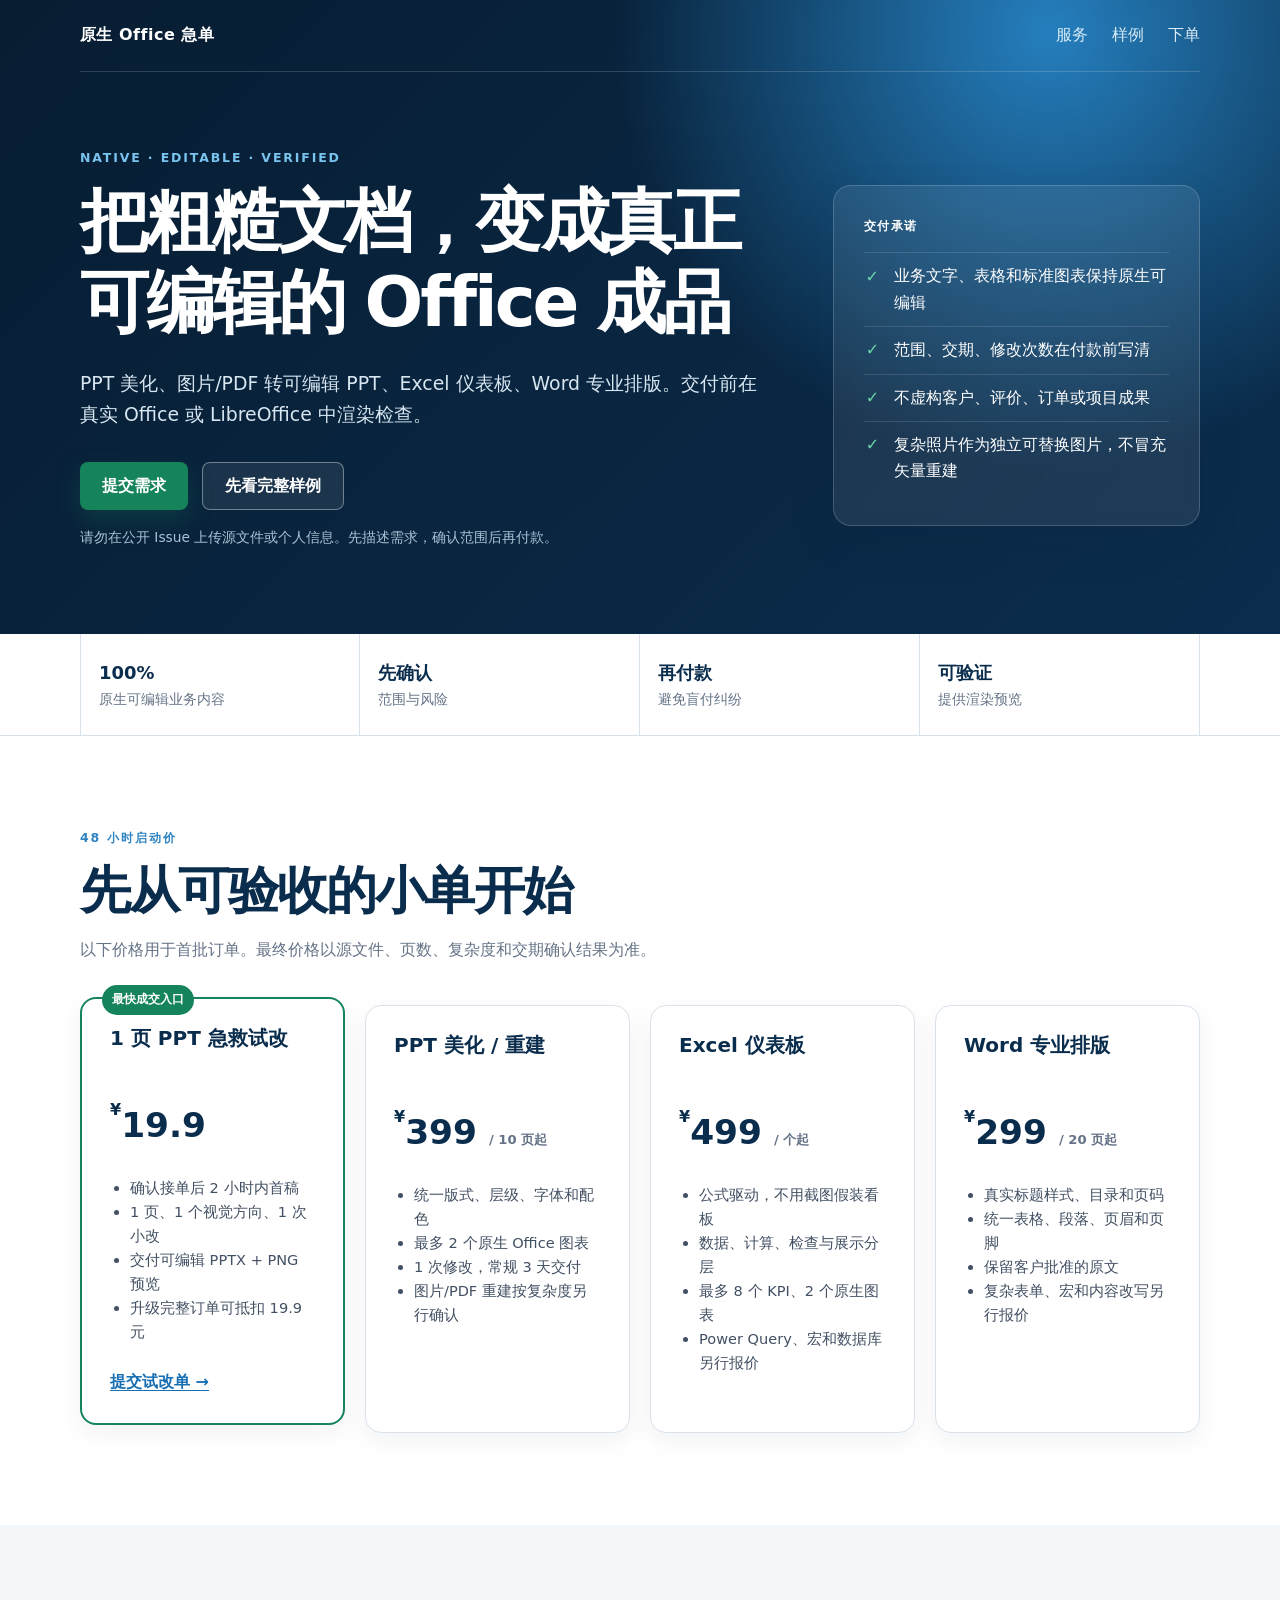
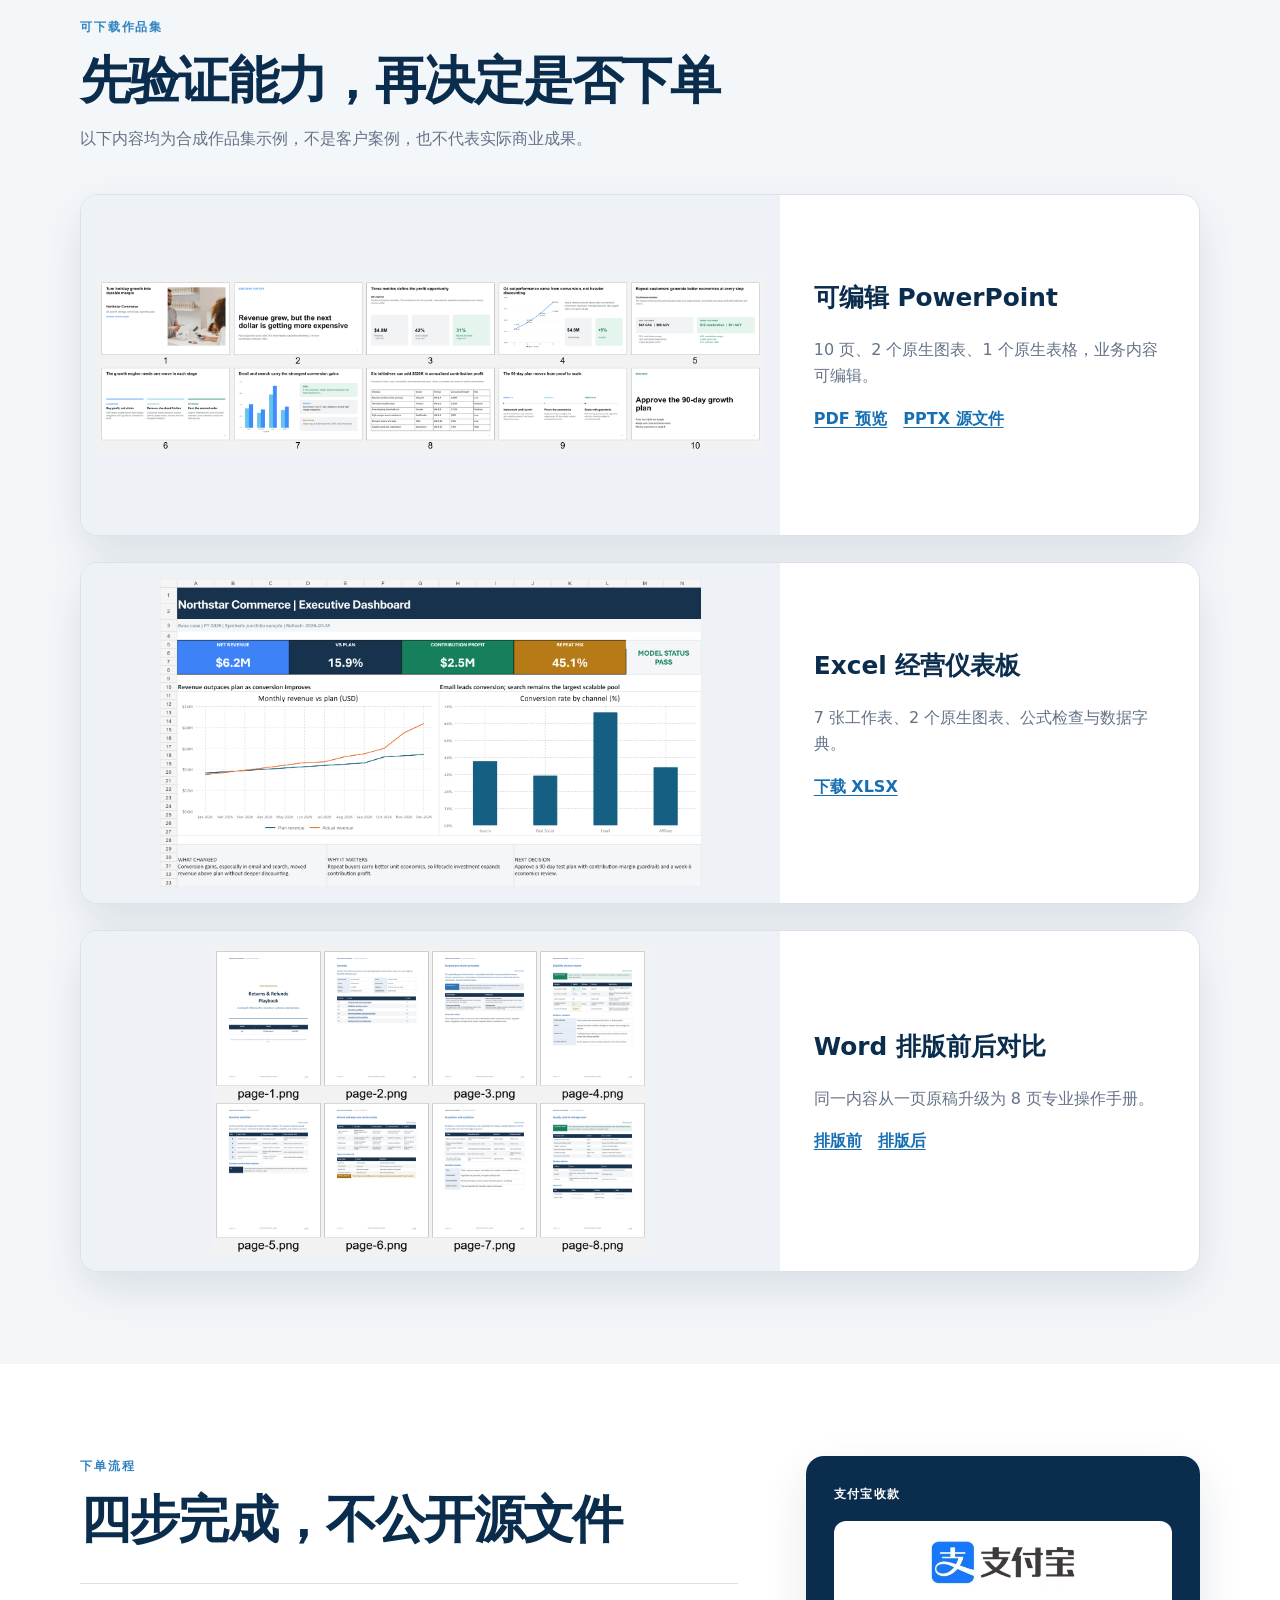
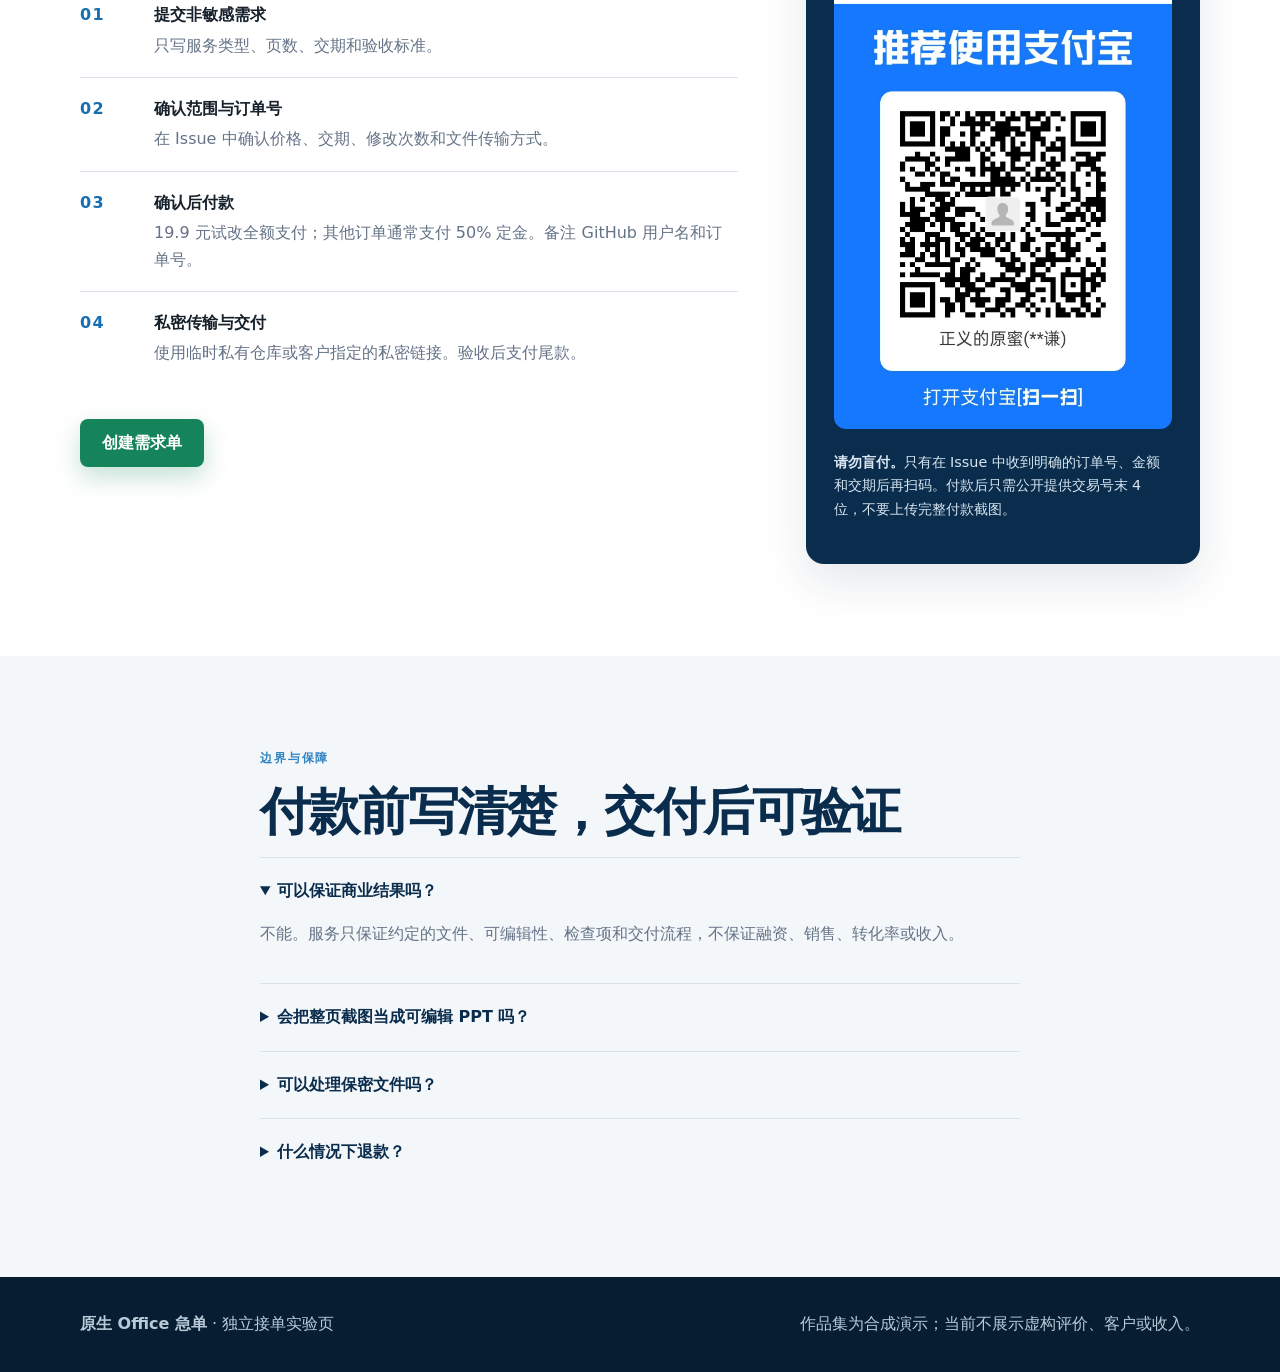
==== index.html @ 6b481141 "Launch editable Office services site" ====
<!doctype html>
<html lang="zh-CN">
<head>
  <meta charset="utf-8">
  <meta name="viewport" content="width=device-width, initial-scale=1">
  <link rel="icon" href="favicon.svg" type="image/svg+xml">
  <title>原生 Office 急单｜PPT、Excel、Word 可编辑交付</title>
  <meta name="description" content="PPT美化、图片/PDF转可编辑PPT、Excel仪表板、Word专业排版。先确认范围再付款，提供原生可编辑文件与真实Office渲染检查。">
  <meta name="theme-color" content="#0b2d4d">
  <meta property="og:title" content="原生 Office 急单｜可编辑交付">
  <meta property="og:description" content="先看样例、再确认范围、最后付款。PPT、Excel、Word 小单可接。">
  <meta property="og:type" content="website">
  <meta property="og:url" content="https://newhack-cpu.github.io/office-native-studio/">
  <meta property="og:image" content="https://newhack-cpu.github.io/office-native-studio/assets/ppt-portfolio.png">
  <link rel="stylesheet" href="styles.css">
</head>
<body>
  <header class="hero">
    <nav class="nav shell" aria-label="主导航">
      <a class="brand" href="#top">原生 Office 急单</a>
      <div class="nav-links">
        <a href="#services">服务</a>
        <a href="#proof">样例</a>
        <a href="#order">下单</a>
      </div>
    </nav>
    <div class="hero-grid shell" id="top">
      <div>
        <p class="eyebrow">NATIVE · EDITABLE · VERIFIED</p>
        <h1>把粗糙文档，变成真正可编辑的 Office 成品</h1>
        <p class="lede">PPT 美化、图片/PDF 转可编辑 PPT、Excel 仪表板、Word 专业排版。交付前在真实 Office 或 LibreOffice 中渲染检查。</p>
        <div class="hero-actions">
          <a class="button primary" href="https://github.com/newhack-cpu/office-native-studio/issues/new?template=order.yml">提交需求</a>
          <a class="button secondary" href="downloads/editable-ppt-sample.pdf">先看完整样例</a>
        </div>
        <p class="microcopy">请勿在公开 Issue 上传源文件或个人信息。先描述需求，确认范围后再付款。</p>
      </div>
      <aside class="hero-card" aria-label="交付承诺">
        <p class="card-kicker">交付承诺</p>
        <ul class="check-list">
          <li>业务文字、表格和标准图表保持原生可编辑</li>
          <li>范围、交期、修改次数在付款前写清</li>
          <li>不虚构客户、评价、订单或项目成果</li>
          <li>复杂照片作为独立可替换图片，不冒充矢量重建</li>
        </ul>
      </aside>
    </div>
  </header>

  <main>
    <section class="proof-strip" aria-label="服务特点">
      <div class="shell proof-grid">
        <div><strong>100%</strong><span>原生可编辑业务内容</span></div>
        <div><strong>先确认</strong><span>范围与风险</span></div>
        <div><strong>再付款</strong><span>避免盲付纠纷</span></div>
        <div><strong>可验证</strong><span>提供渲染预览</span></div>
      </div>
    </section>

    <section class="section shell" id="services">
      <div class="section-heading">
        <p class="eyebrow">48 小时启动价</p>
        <h2>先从可验收的小单开始</h2>
        <p>以下价格用于首批订单。最终价格以源文件、页数、复杂度和交期确认结果为准。</p>
      </div>
      <div class="service-grid">
        <article class="service-card featured">
          <span class="tag">最快成交入口</span>
          <h3>1 页 PPT 急救试改</h3>
          <p class="price"><span>¥</span>19.9</p>
          <ul>
            <li>确认接单后 2 小时内首稿</li>
            <li>1 页、1 个视觉方向、1 次小改</li>
            <li>交付可编辑 PPTX + PNG 预览</li>
            <li>升级完整订单可抵扣 19.9 元</li>
          </ul>
          <a class="text-link" href="https://github.com/newhack-cpu/office-native-studio/issues/new?template=order.yml">提交试改单 →</a>
        </article>
        <article class="service-card">
          <h3>PPT 美化 / 重建</h3>
          <p class="price"><span>¥</span>399 <small>/ 10 页起</small></p>
          <ul>
            <li>统一版式、层级、字体和配色</li>
            <li>最多 2 个原生 Office 图表</li>
            <li>1 次修改，常规 3 天交付</li>
            <li>图片/PDF 重建按复杂度另行确认</li>
          </ul>
        </article>
        <article class="service-card">
          <h3>Excel 仪表板</h3>
          <p class="price"><span>¥</span>499 <small>/ 个起</small></p>
          <ul>
            <li>公式驱动，不用截图假装看板</li>
            <li>数据、计算、检查与展示分层</li>
            <li>最多 8 个 KPI、2 个原生图表</li>
            <li>Power Query、宏和数据库另行报价</li>
          </ul>
        </article>
        <article class="service-card">
          <h3>Word 专业排版</h3>
          <p class="price"><span>¥</span>299 <small>/ 20 页起</small></p>
          <ul>
            <li>真实标题样式、目录和页码</li>
            <li>统一表格、段落、页眉和页脚</li>
            <li>保留客户批准的原文</li>
            <li>复杂表单、宏和内容改写另行报价</li>
          </ul>
        </article>
      </div>
    </section>

    <section class="section muted" id="proof">
      <div class="shell">
        <div class="section-heading">
          <p class="eyebrow">可下载作品集</p>
          <h2>先验证能力，再决定是否下单</h2>
          <p>以下内容均为合成作品集示例，不是客户案例，也不代表实际商业成果。</p>
        </div>
        <div class="portfolio-grid">
          <article class="portfolio-card">
            <img src="assets/ppt-portfolio.png" alt="十页可编辑商业策略PPT缩略总览">
            <div>
              <h3>可编辑 PowerPoint</h3>
              <p>10 页、2 个原生图表、1 个原生表格，业务内容可编辑。</p>
              <p class="link-row"><a href="downloads/editable-ppt-sample.pdf">PDF 预览</a><a href="downloads/editable-ppt-sample.pptx">PPTX 源文件</a></p>
            </div>
          </article>
          <article class="portfolio-card">
            <img src="assets/excel-dashboard.png" alt="公式驱动Excel经营仪表板预览">
            <div>
              <h3>Excel 经营仪表板</h3>
              <p>7 张工作表、2 个原生图表、公式检查与数据字典。</p>
              <p class="link-row"><a href="downloads/excel-dashboard-sample.xlsx">下载 XLSX</a></p>
            </div>
          </article>
          <article class="portfolio-card">
            <img src="assets/word-portfolio.png" alt="八页专业Word操作手册缩略总览">
            <div>
              <h3>Word 排版前后对比</h3>
              <p>同一内容从一页原稿升级为 8 页专业操作手册。</p>
              <p class="link-row"><a href="downloads/word-before.pdf">排版前</a><a href="downloads/word-after.pdf">排版后</a></p>
            </div>
          </article>
        </div>
      </div>
    </section>

    <section class="section shell" id="order">
      <div class="order-grid">
        <div>
          <p class="eyebrow">下单流程</p>
          <h2>四步完成，不公开源文件</h2>
          <ol class="steps">
            <li><span>01</span><div><strong>提交非敏感需求</strong><p>只写服务类型、页数、交期和验收标准。</p></div></li>
            <li><span>02</span><div><strong>确认范围与订单号</strong><p>在 Issue 中确认价格、交期、修改次数和文件传输方式。</p></div></li>
            <li><span>03</span><div><strong>确认后付款</strong><p>19.9 元试改全额支付；其他订单通常支付 50% 定金。备注 GitHub 用户名和订单号。</p></div></li>
            <li><span>04</span><div><strong>私密传输与交付</strong><p>使用临时私有仓库或客户指定的私密链接。验收后支付尾款。</p></div></li>
          </ol>
          <a class="button primary" href="https://github.com/newhack-cpu/office-native-studio/issues/new?template=order.yml">创建需求单</a>
        </div>
        <aside class="payment-card">
          <p class="card-kicker">支付宝收款</p>
          <img src="assets/alipay-qr.jpg" alt="支付宝个人收款二维码，确认范围后扫码付款">
          <p><strong>请勿盲付。</strong>只有在 Issue 中收到明确的订单号、金额和交期后再扫码。付款后只需公开提供交易号末 4 位，不要上传完整付款截图。</p>
        </aside>
      </div>
    </section>

    <section class="section faq muted">
      <div class="shell narrow">
        <p class="eyebrow">边界与保障</p>
        <h2>付款前写清楚，交付后可验证</h2>
        <details open><summary>可以保证商业结果吗？</summary><p>不能。服务只保证约定的文件、可编辑性、检查项和交付流程，不保证融资、销售、转化率或收入。</p></details>
        <details><summary>会把整页截图当成可编辑 PPT 吗？</summary><p>不会。业务文字、表格和标准图表会重建为原生对象；照片等复杂视觉保留为独立可替换图片。</p></details>
        <details><summary>可以处理保密文件吗？</summary><p>可以在确认范围后使用临时私有仓库或客户指定的私密传输方式。请先删除不必要的身份证号、账户、客户名单等敏感字段。</p></details>
        <details><summary>什么情况下退款？</summary><p>未确认范围前不付款。付款后尚未开始制作可全额退回；已经开始的订单按已完成且可交付的工作量结算，具体规则在订单确认中写明。</p></details>
      </div>
    </section>
  </main>

  <footer class="footer">
    <div class="shell">
      <p><strong>原生 Office 急单</strong> · 独立接单实验页</p>
      <p>作品集为合成演示；当前不展示虚构评价、客户或收入。</p>
    </div>
  </footer>
</body>
</html>
---- styles.css ----
:root {
  --navy: #0b2d4d;
  --blue: #176fb3;
  --green: #16845b;
  --amber: #b87700;
  --ink: #17212b;
  --muted: #657387;
  --line: #d9e2eb;
  --pale: #f4f7fa;
  --white: #ffffff;
  --shadow: 0 18px 45px rgba(8, 37, 63, .11);
  font-family: Inter, "Noto Sans SC", "Microsoft YaHei", system-ui, sans-serif;
  color: var(--ink);
  background: var(--white);
}

* { box-sizing: border-box; }
html { scroll-behavior: smooth; }
body { margin: 0; line-height: 1.65; }
a { color: var(--blue); text-decoration-thickness: 1px; text-underline-offset: 3px; }
img { max-width: 100%; display: block; }
.shell { width: min(1120px, calc(100% - 40px)); margin: 0 auto; }
.narrow { width: min(760px, calc(100% - 40px)); }

.hero { color: var(--white); background: radial-gradient(circle at 82% 5%, #257fbe 0, transparent 36%), linear-gradient(135deg, #071d32, var(--navy)); padding-bottom: 72px; }
.nav { min-height: 72px; display: flex; align-items: center; justify-content: space-between; border-bottom: 1px solid rgba(255,255,255,.16); }
.brand { color: var(--white); font-weight: 800; text-decoration: none; letter-spacing: .03em; }
.nav-links { display: flex; gap: 24px; }
.nav-links a { color: #d9ebf7; text-decoration: none; }
.hero-grid { display: grid; grid-template-columns: 1.5fr .8fr; gap: 64px; align-items: center; padding-top: 76px; }
.eyebrow { margin: 0 0 12px; color: #2e83c0; font-size: .78rem; font-weight: 800; letter-spacing: .15em; text-transform: uppercase; }
.hero .eyebrow { color: #79c3ef; }
h1, h2, h3 { line-height: 1.18; margin-top: 0; color: var(--navy); }
.hero h1 { max-width: 760px; color: var(--white); font-size: clamp(2.35rem, 5.4vw, 4.65rem); letter-spacing: -.045em; margin-bottom: 24px; }
.lede { max-width: 720px; color: #d7e6f1; font-size: 1.18rem; }
.hero-actions { display: flex; flex-wrap: wrap; gap: 14px; margin-top: 32px; }
.button { display: inline-flex; align-items: center; justify-content: center; min-height: 48px; padding: 0 22px; border-radius: 8px; font-weight: 800; text-decoration: none; transition: transform .15s ease, box-shadow .15s ease; }
.button:hover { transform: translateY(-2px); }
.button.primary { color: var(--white); background: var(--green); box-shadow: 0 10px 24px rgba(22,132,91,.25); }
.button.secondary { color: var(--white); border: 1px solid rgba(255,255,255,.38); background: rgba(255,255,255,.08); }
.microcopy { margin-top: 16px; color: #a9c2d4; font-size: .86rem; }
.hero-card { padding: 30px; border: 1px solid rgba(255,255,255,.18); background: rgba(255,255,255,.08); backdrop-filter: blur(8px); border-radius: 18px; box-shadow: var(--shadow); }
.card-kicker { margin: 0 0 16px; font-size: .78rem; font-weight: 800; letter-spacing: .12em; text-transform: uppercase; }
.check-list { list-style: none; padding: 0; margin: 0; }
.check-list li { position: relative; padding: 10px 0 10px 30px; border-top: 1px solid rgba(255,255,255,.13); }
.check-list li::before { content: "✓"; position: absolute; left: 2px; color: #69d8a8; font-weight: 900; }

.proof-strip { border-bottom: 1px solid var(--line); background: var(--white); }
.proof-grid { display: grid; grid-template-columns: repeat(4, 1fr); }
.proof-grid div { padding: 24px 18px; border-right: 1px solid var(--line); }
.proof-grid div:first-child { border-left: 1px solid var(--line); }
.proof-grid strong, .proof-grid span { display: block; }
.proof-grid strong { color: var(--navy); font-size: 1.12rem; }
.proof-grid span { color: var(--muted); font-size: .86rem; }

.section { padding: 92px 0; }
.section.muted { width: 100%; max-width: none; background: var(--pale); }
.section-heading { max-width: 700px; margin-bottom: 42px; }
.section-heading h2, .order-grid h2, .faq h2 { font-size: clamp(2rem, 4vw, 3.25rem); letter-spacing: -.035em; margin-bottom: 16px; }
.section-heading > p:last-child { color: var(--muted); }
.service-grid { display: grid; grid-template-columns: repeat(4, 1fr); gap: 20px; align-items: stretch; }
.service-card { position: relative; padding: 28px; border: 1px solid var(--line); border-radius: 16px; background: var(--white); box-shadow: 0 8px 24px rgba(8,37,63,.06); }
.service-card.featured { border: 2px solid var(--green); transform: translateY(-8px); }
.tag { position: absolute; top: -14px; left: 20px; padding: 5px 10px; border-radius: 999px; color: var(--white); background: var(--green); font-size: .75rem; font-weight: 800; }
.service-card h3 { min-height: 50px; font-size: 1.25rem; }
.price { margin: 12px 0 22px; color: var(--navy); font-size: 2.15rem; font-weight: 900; }
.price span { font-size: 1rem; vertical-align: top; }
.price small { font-size: .82rem; color: var(--muted); font-weight: 600; }
.service-card ul { padding-left: 20px; color: #425063; font-size: .91rem; }
.text-link { display: inline-block; margin-top: 10px; font-weight: 800; }

.portfolio-grid { display: grid; gap: 26px; }
.portfolio-card { display: grid; grid-template-columns: 1.25fr .75fr; overflow: hidden; border: 1px solid var(--line); border-radius: 18px; background: var(--white); box-shadow: var(--shadow); }
.portfolio-card > img { width: 100%; height: 340px; object-fit: contain; padding: 16px; background: #eef2f6; }
.portfolio-card > div { padding: 34px; align-self: center; }
.portfolio-card h3 { font-size: 1.55rem; }
.portfolio-card p { color: var(--muted); }
.link-row { display: flex; flex-wrap: wrap; gap: 16px; }
.link-row a { font-weight: 800; }

.order-grid { display: grid; grid-template-columns: 1.25fr .75fr; gap: 68px; align-items: start; }
.steps { list-style: none; padding: 0; margin: 34px 0; counter-reset: item; }
.steps li { display: grid; grid-template-columns: 58px 1fr; gap: 16px; padding: 18px 0; border-top: 1px solid var(--line); }
.steps li > span { color: var(--blue); font-weight: 900; letter-spacing: .08em; }
.steps p { margin: 4px 0 0; color: var(--muted); }
.payment-card { padding: 28px; border-radius: 18px; color: var(--white); background: var(--navy); box-shadow: var(--shadow); }
.payment-card img { width: min(100%, 420px); margin: 0 auto 22px; border-radius: 12px; }
.payment-card p:last-child { color: #d7e6f1; font-size: .9rem; }

.faq details { border-top: 1px solid var(--line); padding: 20px 0; }
.faq summary { cursor: pointer; color: var(--navy); font-weight: 800; }
.faq details p { color: var(--muted); }
.footer { padding: 34px 0; color: #b8cad8; background: #071d32; }
.footer .shell { display: flex; justify-content: space-between; gap: 30px; }
.footer p { margin: 0; }

@media (max-width: 920px) {
  .hero-grid, .order-grid { grid-template-columns: 1fr; }
  .service-grid { grid-template-columns: repeat(2, 1fr); }
  .portfolio-card { grid-template-columns: 1fr; }
  .portfolio-card > img { height: 300px; }
}

@media (max-width: 600px) {
  .shell, .narrow { width: min(100% - 28px, 1120px); }
  .nav-links { gap: 12px; font-size: .88rem; }
  .hero-grid { padding-top: 52px; gap: 38px; }
  .hero h1 { font-size: 2.45rem; }
  .proof-grid { grid-template-columns: repeat(2, 1fr); }
  .service-grid { grid-template-columns: 1fr; }
  .service-card.featured { transform: none; }
  .section { padding: 68px 0; }
  .portfolio-card > img { height: 230px; }
  .portfolio-card > div { padding: 26px; }
  .footer .shell { flex-direction: column; }
}
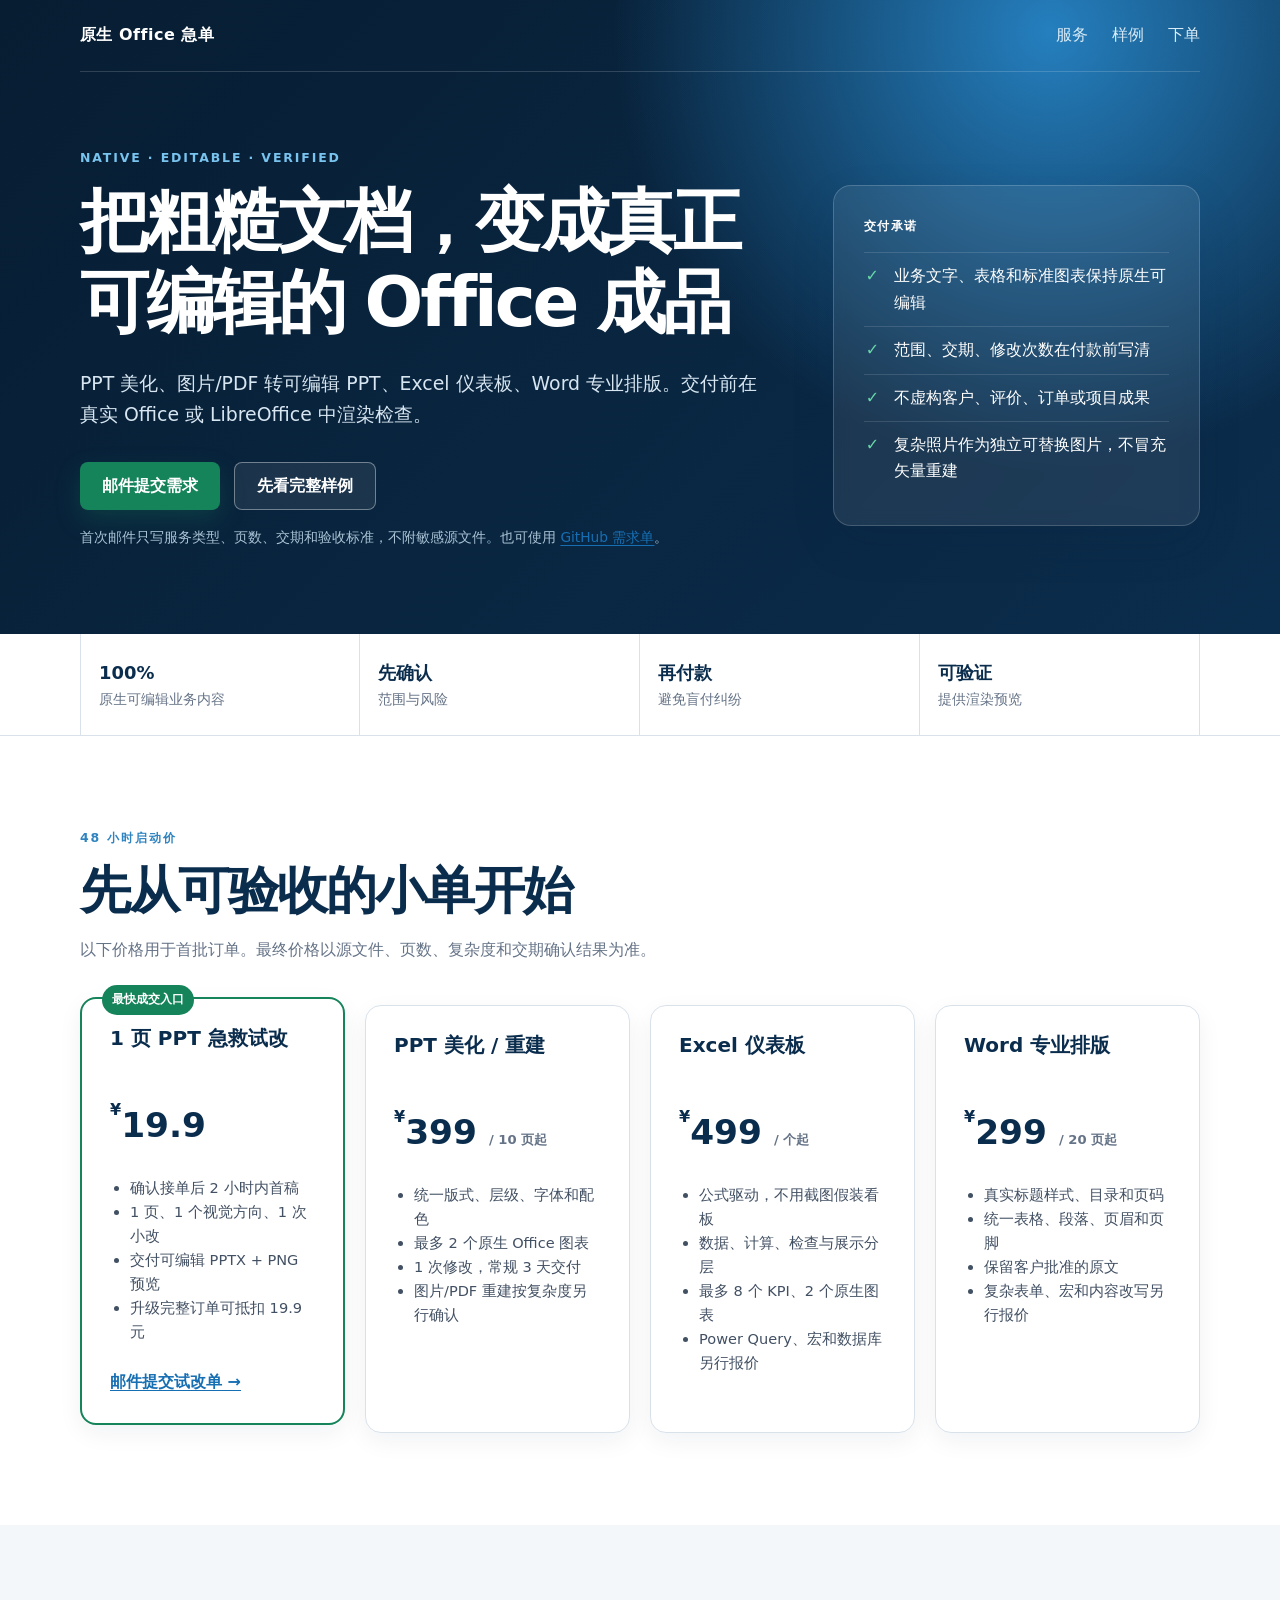
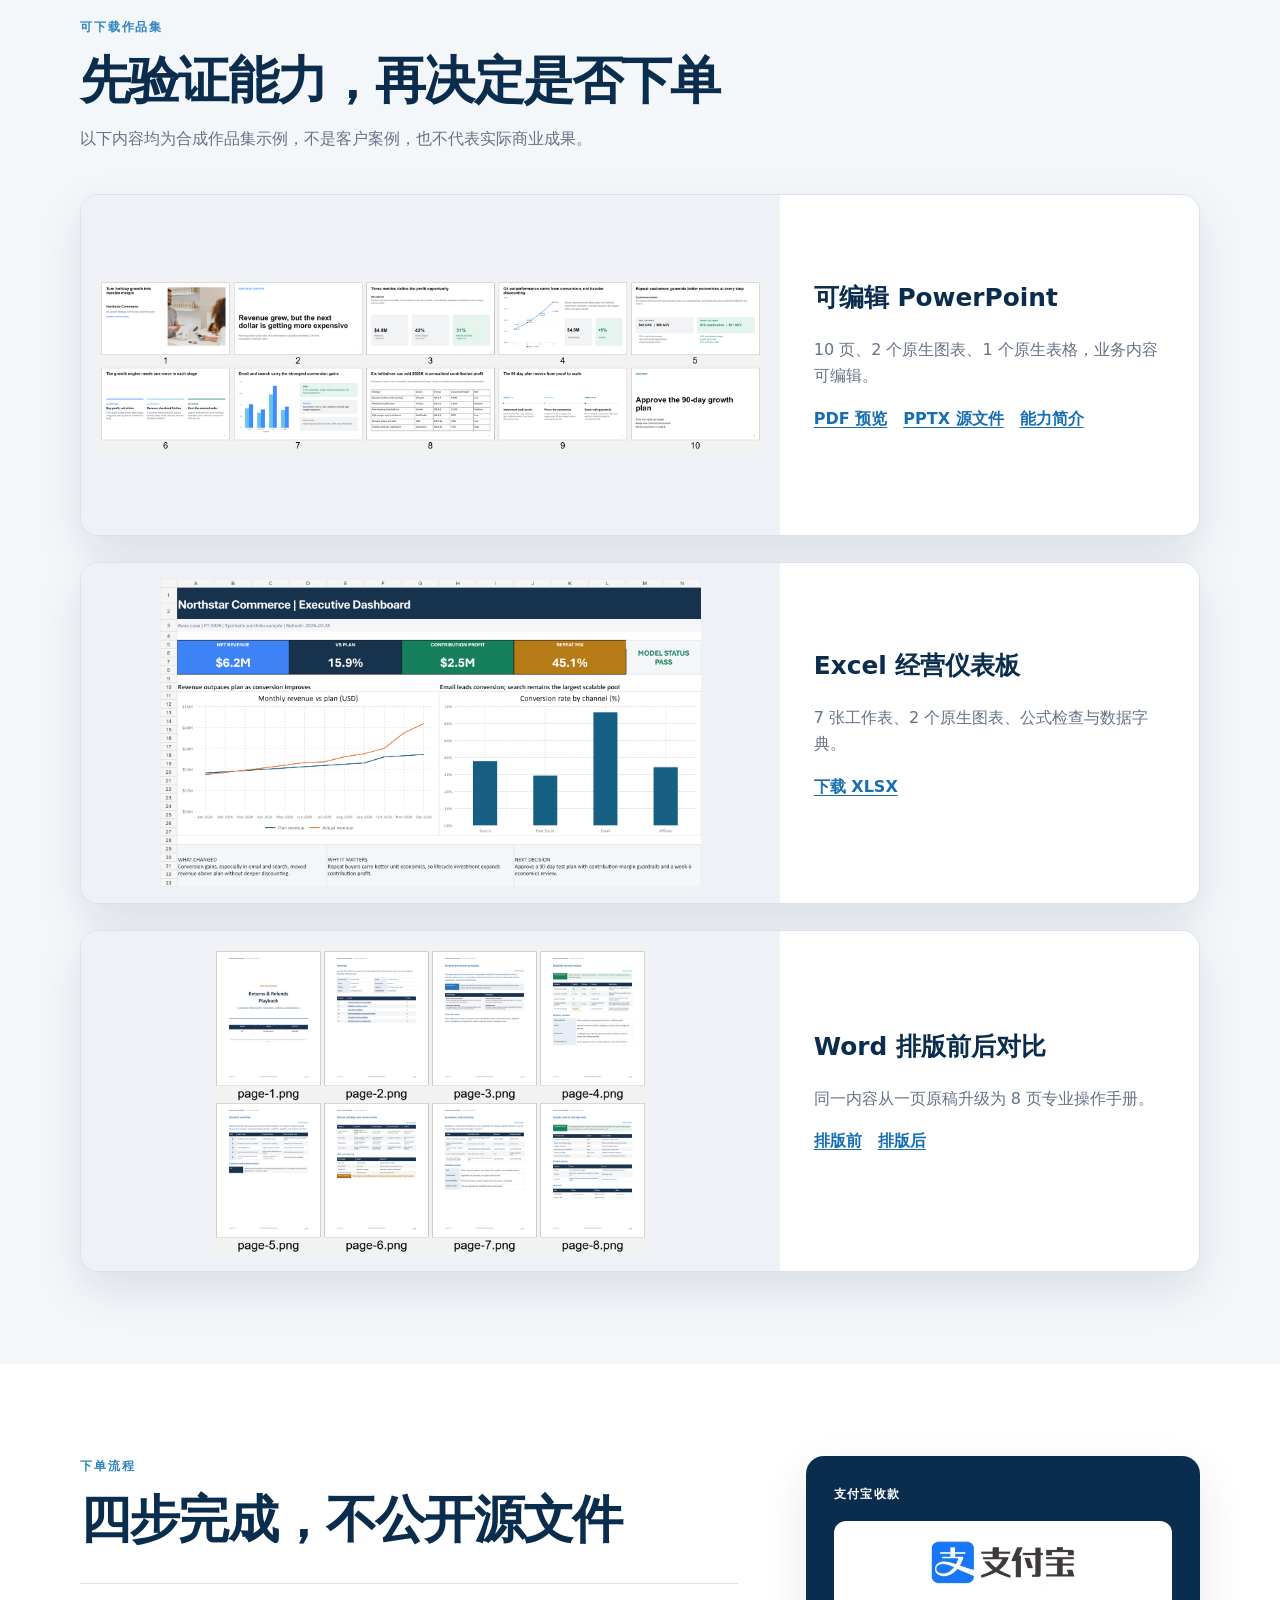
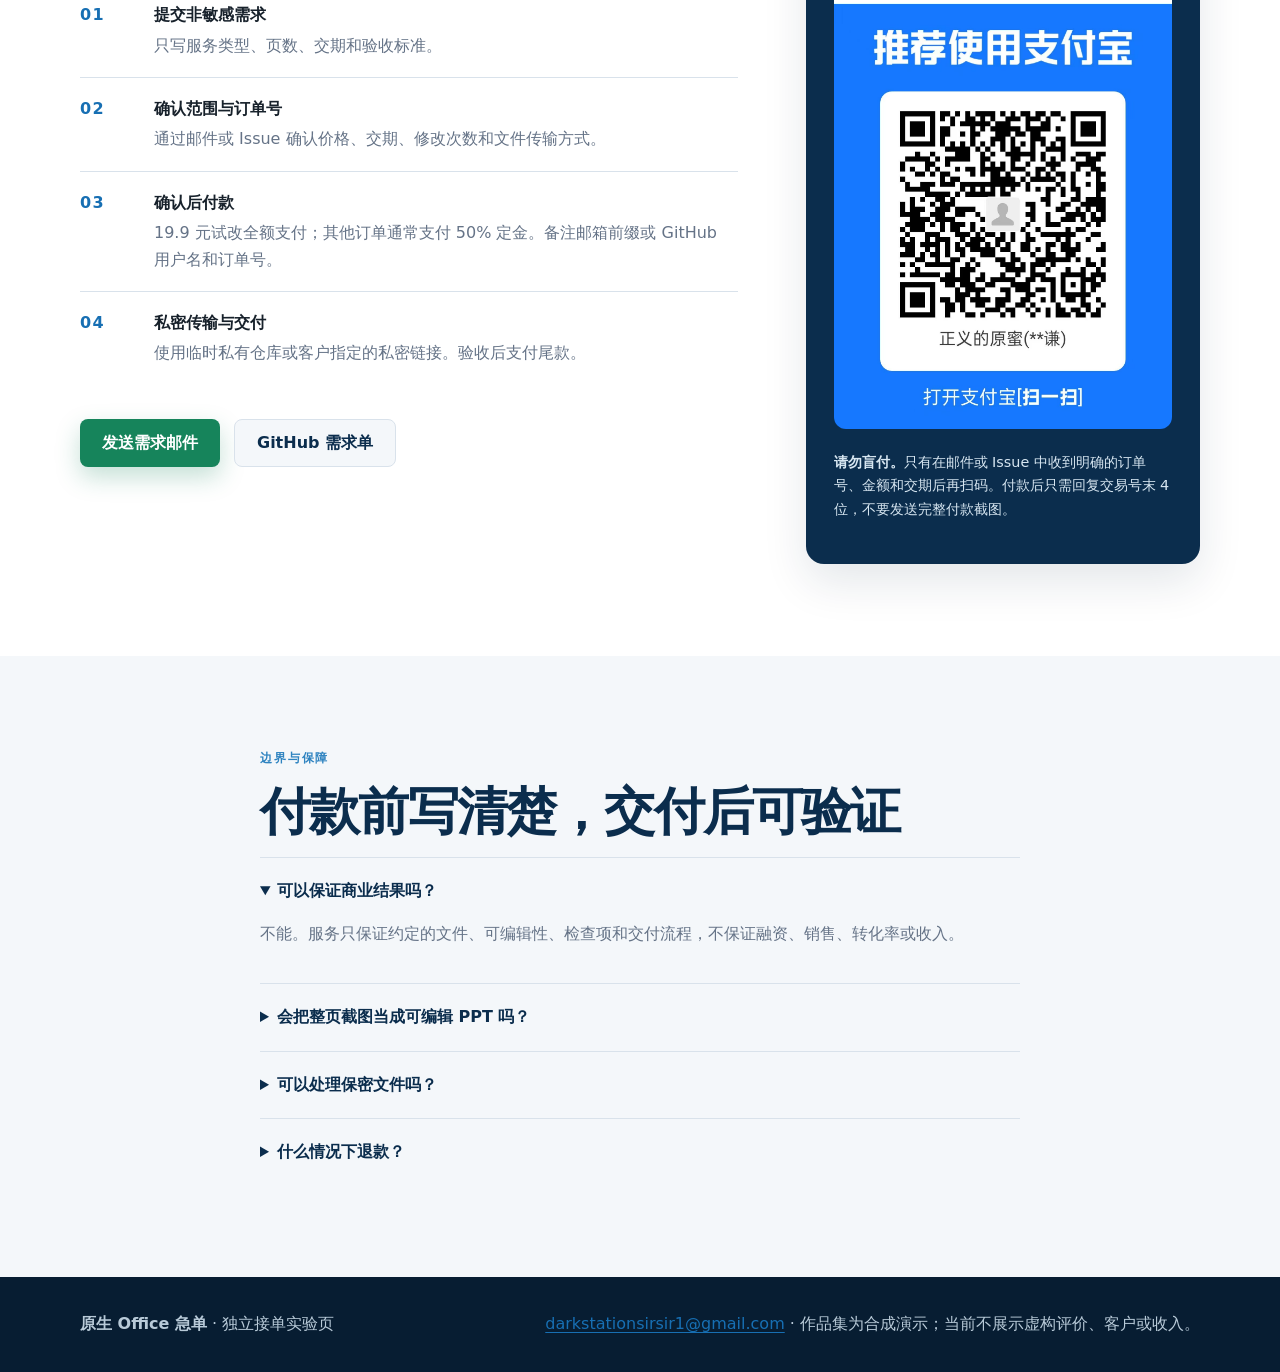
==== commit 90cda187: "Add direct email intake and capability profile" ====
--- a/index.html
+++ b/index.html
@@ -12,7 +12,7 @@
   <meta property="og:type" content="website">
   <meta property="og:url" content="https://newhack-cpu.github.io/office-native-studio/">
   <meta property="og:image" content="https://newhack-cpu.github.io/office-native-studio/assets/ppt-portfolio.png">
-  <link rel="stylesheet" href="styles.css">
+  <link rel="stylesheet" href="styles.css?v=20260719-2">
 </head>
 <body>
   <header class="hero">
@@ -30,10 +30,10 @@
         <h1>把粗糙文档，变成真正可编辑的 Office 成品</h1>
         <p class="lede">PPT 美化、图片/PDF 转可编辑 PPT、Excel 仪表板、Word 专业排版。交付前在真实 Office 或 LibreOffice 中渲染检查。</p>
         <div class="hero-actions">
-          <a class="button primary" href="https://github.com/newhack-cpu/office-native-studio/issues/new?template=order.yml">提交需求</a>
+          <a class="button primary" href="mailto:darkstationsirsir1@gmail.com?subject=%5BOffice%20Order%5D%20New%20request">邮件提交需求</a>
           <a class="button secondary" href="downloads/editable-ppt-sample.pdf">先看完整样例</a>
         </div>
-        <p class="microcopy">请勿在公开 Issue 上传源文件或个人信息。先描述需求，确认范围后再付款。</p>
+        <p class="microcopy">首次邮件只写服务类型、页数、交期和验收标准，不附敏感源文件。也可使用 <a href="https://github.com/newhack-cpu/office-native-studio/issues/new?template=order.yml">GitHub 需求单</a>。</p>
       </div>
       <aside class="hero-card" aria-label="交付承诺">
         <p class="card-kicker">交付承诺</p>
@@ -74,7 +74,7 @@
             <li>交付可编辑 PPTX + PNG 预览</li>
             <li>升级完整订单可抵扣 19.9 元</li>
           </ul>
-          <a class="text-link" href="https://github.com/newhack-cpu/office-native-studio/issues/new?template=order.yml">提交试改单 →</a>
+          <a class="text-link" href="mailto:darkstationsirsir1@gmail.com?subject=%5BPPT%20Trial%5D%201-slide%20redesign">邮件提交试改单 →</a>
         </article>
         <article class="service-card">
           <h3>PPT 美化 / 重建</h3>
@@ -122,7 +122,7 @@
             <div>
               <h3>可编辑 PowerPoint</h3>
               <p>10 页、2 个原生图表、1 个原生表格，业务内容可编辑。</p>
-              <p class="link-row"><a href="downloads/editable-ppt-sample.pdf">PDF 预览</a><a href="downloads/editable-ppt-sample.pptx">PPTX 源文件</a></p>
+              <p class="link-row"><a href="downloads/editable-ppt-sample.pdf">PDF 预览</a><a href="downloads/editable-ppt-sample.pptx">PPTX 源文件</a><a href="downloads/capability-profile.pdf">能力简介</a></p>
             </div>
           </article>
           <article class="portfolio-card">
@@ -152,16 +152,19 @@
           <h2>四步完成，不公开源文件</h2>
           <ol class="steps">
             <li><span>01</span><div><strong>提交非敏感需求</strong><p>只写服务类型、页数、交期和验收标准。</p></div></li>
-            <li><span>02</span><div><strong>确认范围与订单号</strong><p>在 Issue 中确认价格、交期、修改次数和文件传输方式。</p></div></li>
-            <li><span>03</span><div><strong>确认后付款</strong><p>19.9 元试改全额支付；其他订单通常支付 50% 定金。备注 GitHub 用户名和订单号。</p></div></li>
+            <li><span>02</span><div><strong>确认范围与订单号</strong><p>通过邮件或 Issue 确认价格、交期、修改次数和文件传输方式。</p></div></li>
+            <li><span>03</span><div><strong>确认后付款</strong><p>19.9 元试改全额支付；其他订单通常支付 50% 定金。备注邮箱前缀或 GitHub 用户名和订单号。</p></div></li>
             <li><span>04</span><div><strong>私密传输与交付</strong><p>使用临时私有仓库或客户指定的私密链接。验收后支付尾款。</p></div></li>
           </ol>
-          <a class="button primary" href="https://github.com/newhack-cpu/office-native-studio/issues/new?template=order.yml">创建需求单</a>
+          <div class="hero-actions">
+            <a class="button primary" href="mailto:darkstationsirsir1@gmail.com?subject=%5BOffice%20Order%5D%20New%20request">发送需求邮件</a>
+            <a class="button secondary" href="https://github.com/newhack-cpu/office-native-studio/issues/new?template=order.yml">GitHub 需求单</a>
+          </div>
         </div>
         <aside class="payment-card">
           <p class="card-kicker">支付宝收款</p>
           <img src="assets/alipay-qr.jpg" alt="支付宝个人收款二维码，确认范围后扫码付款">
-          <p><strong>请勿盲付。</strong>只有在 Issue 中收到明确的订单号、金额和交期后再扫码。付款后只需公开提供交易号末 4 位，不要上传完整付款截图。</p>
+          <p><strong>请勿盲付。</strong>只有在邮件或 Issue 中收到明确的订单号、金额和交期后再扫码。付款后只需回复交易号末 4 位，不要发送完整付款截图。</p>
         </aside>
       </div>
     </section>
@@ -181,7 +184,7 @@
   <footer class="footer">
     <div class="shell">
       <p><strong>原生 Office 急单</strong> · 独立接单实验页</p>
-      <p>作品集为合成演示；当前不展示虚构评价、客户或收入。</p>
+      <p><a href="mailto:darkstationsirsir1@gmail.com">darkstationsirsir1@gmail.com</a> · 作品集为合成演示；当前不展示虚构评价、客户或收入。</p>
     </div>
   </footer>
 </body>
--- a/styles.css
+++ b/styles.css
@@ -79,6 +79,7 @@
 .link-row a { font-weight: 800; }
 
 .order-grid { display: grid; grid-template-columns: 1.25fr .75fr; gap: 68px; align-items: start; }
+.order-grid .button.secondary { color: var(--navy); border-color: var(--line); background: var(--pale); }
 .steps { list-style: none; padding: 0; margin: 34px 0; counter-reset: item; }
 .steps li { display: grid; grid-template-columns: 58px 1fr; gap: 16px; padding: 18px 0; border-top: 1px solid var(--line); }
 .steps li > span { color: var(--blue); font-weight: 900; letter-spacing: .08em; }
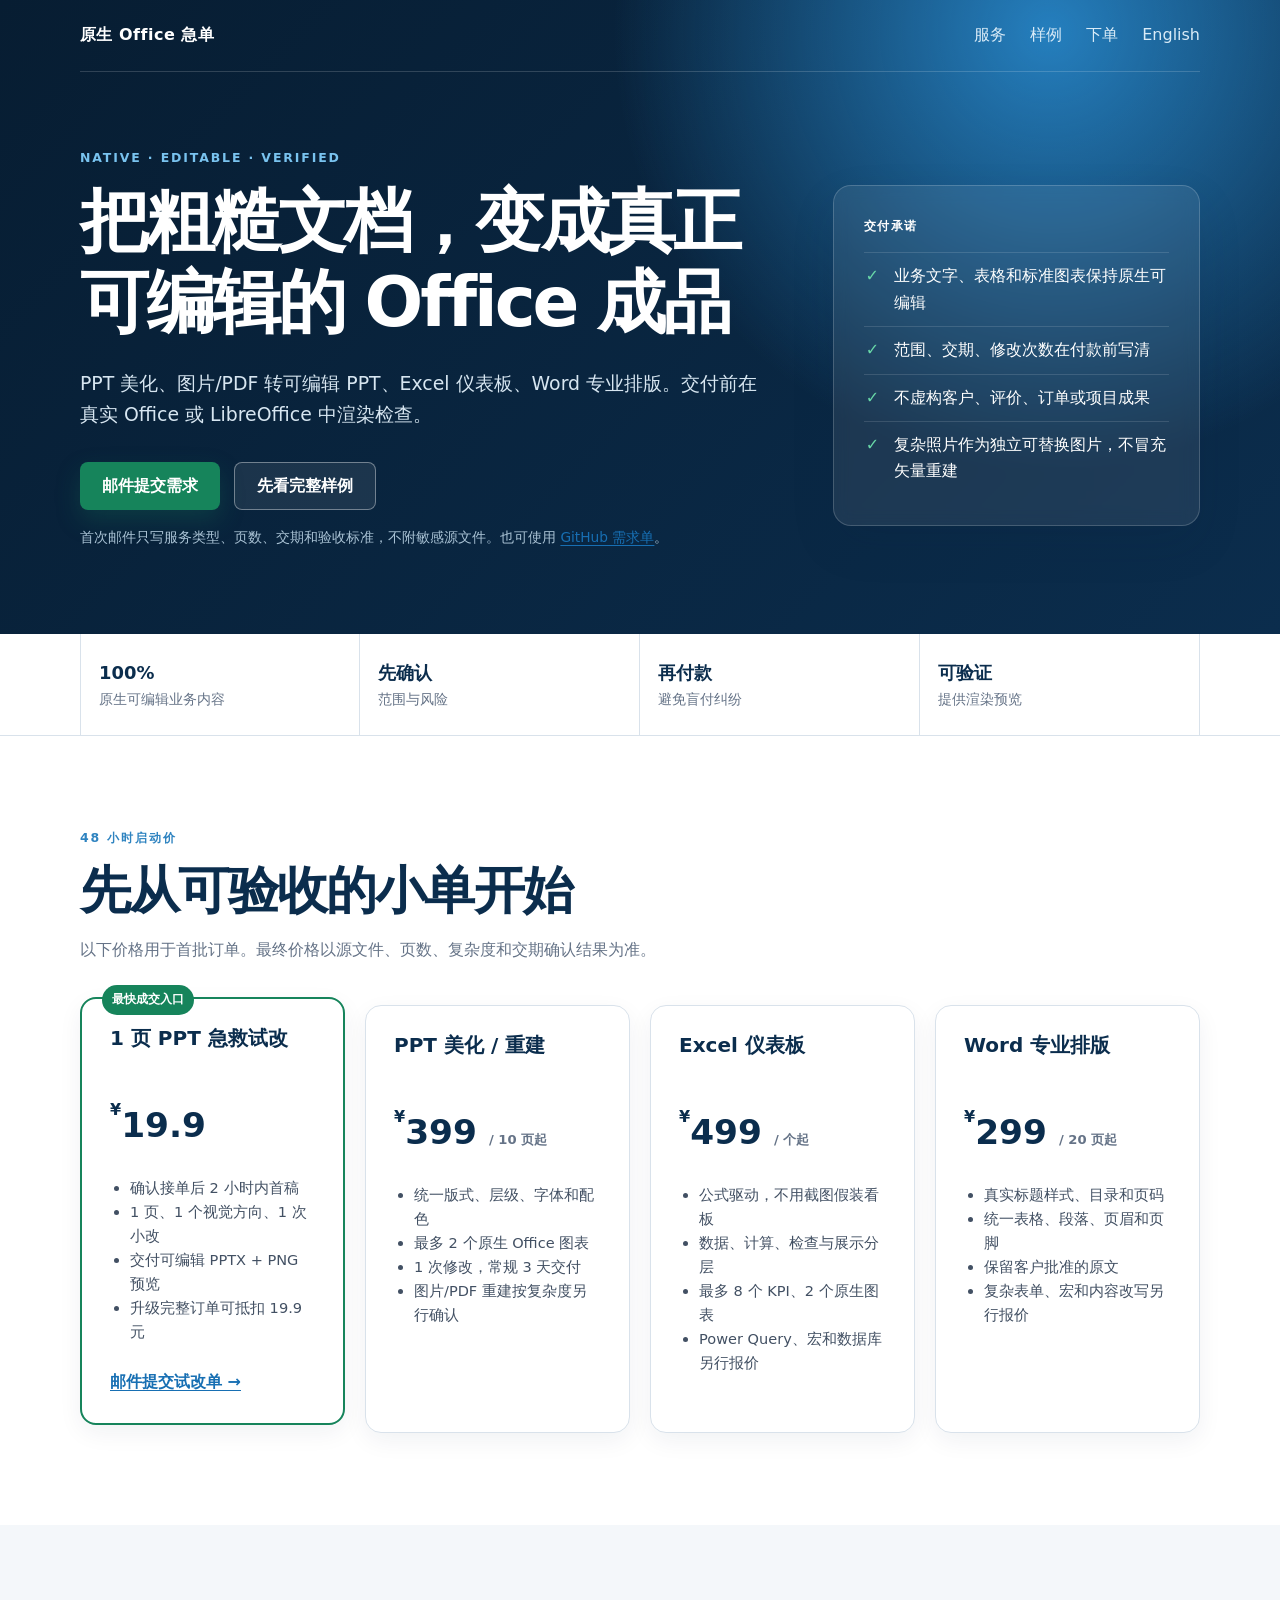
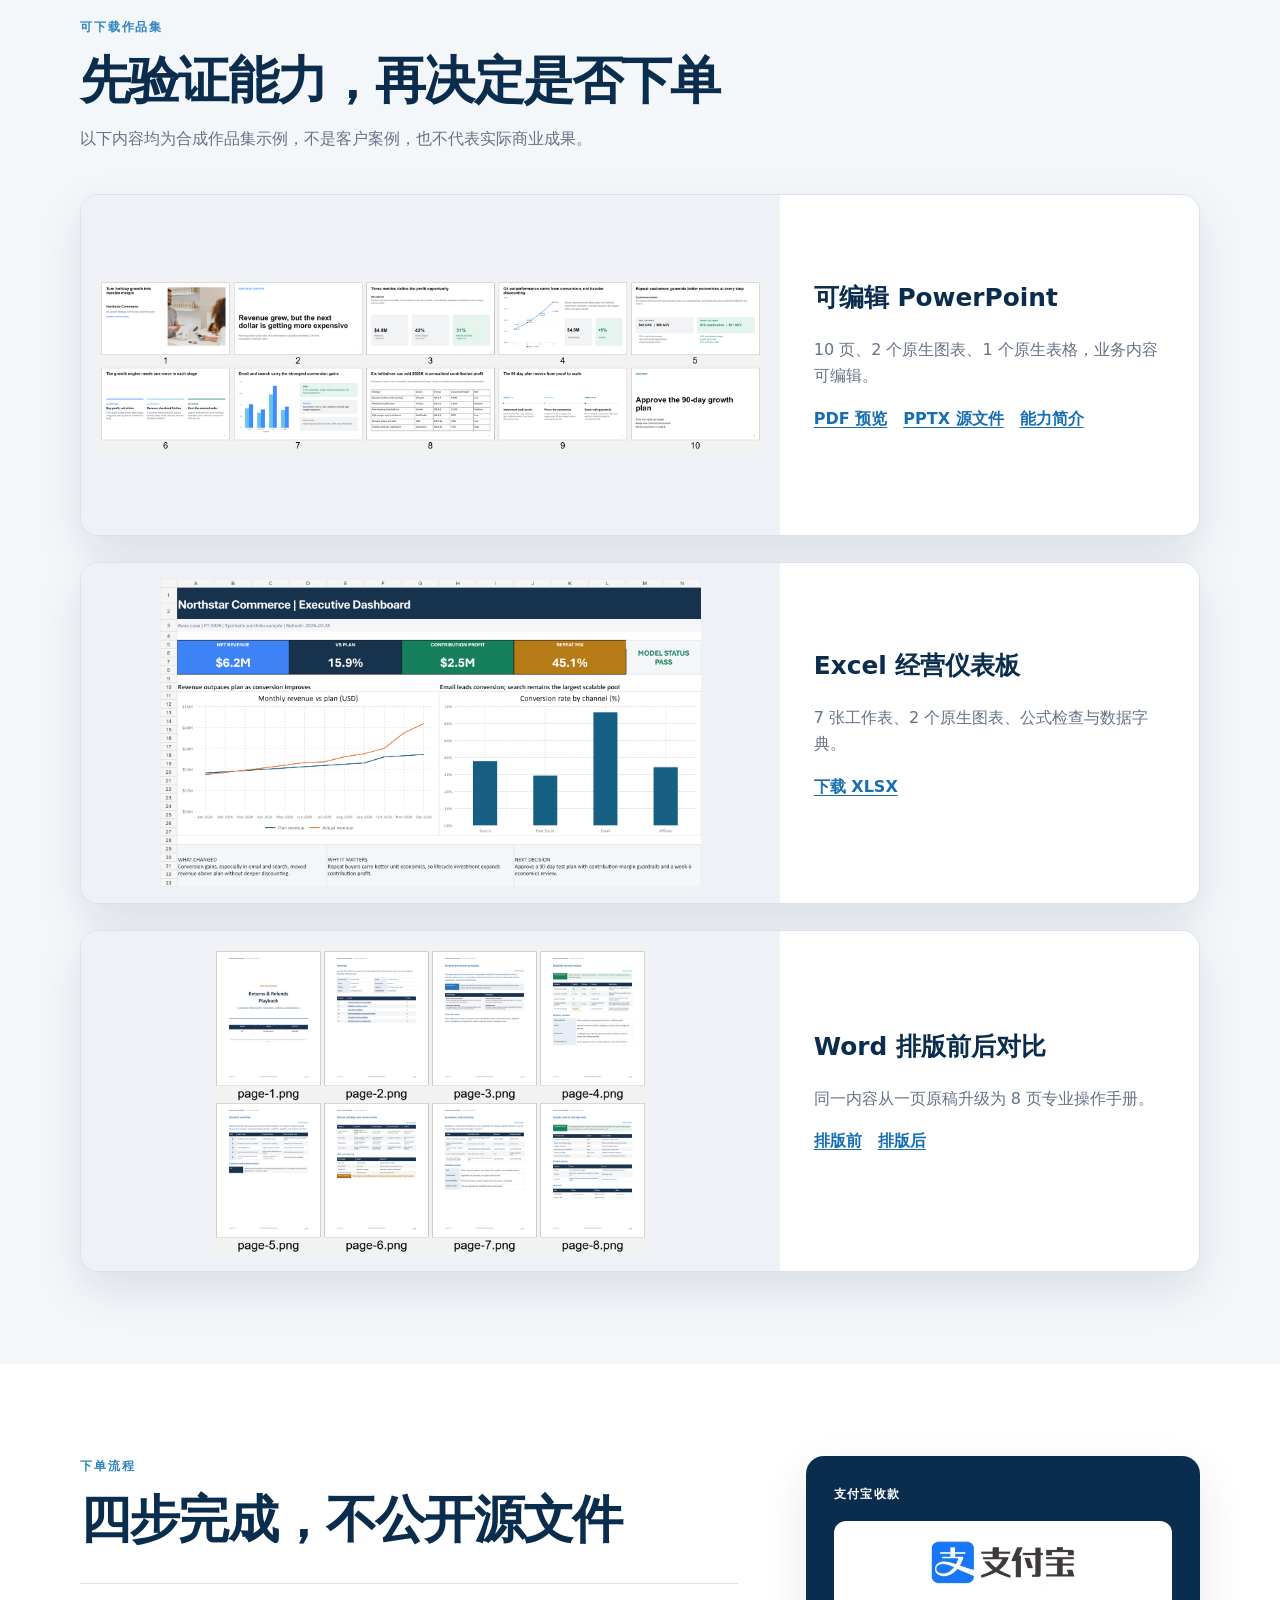
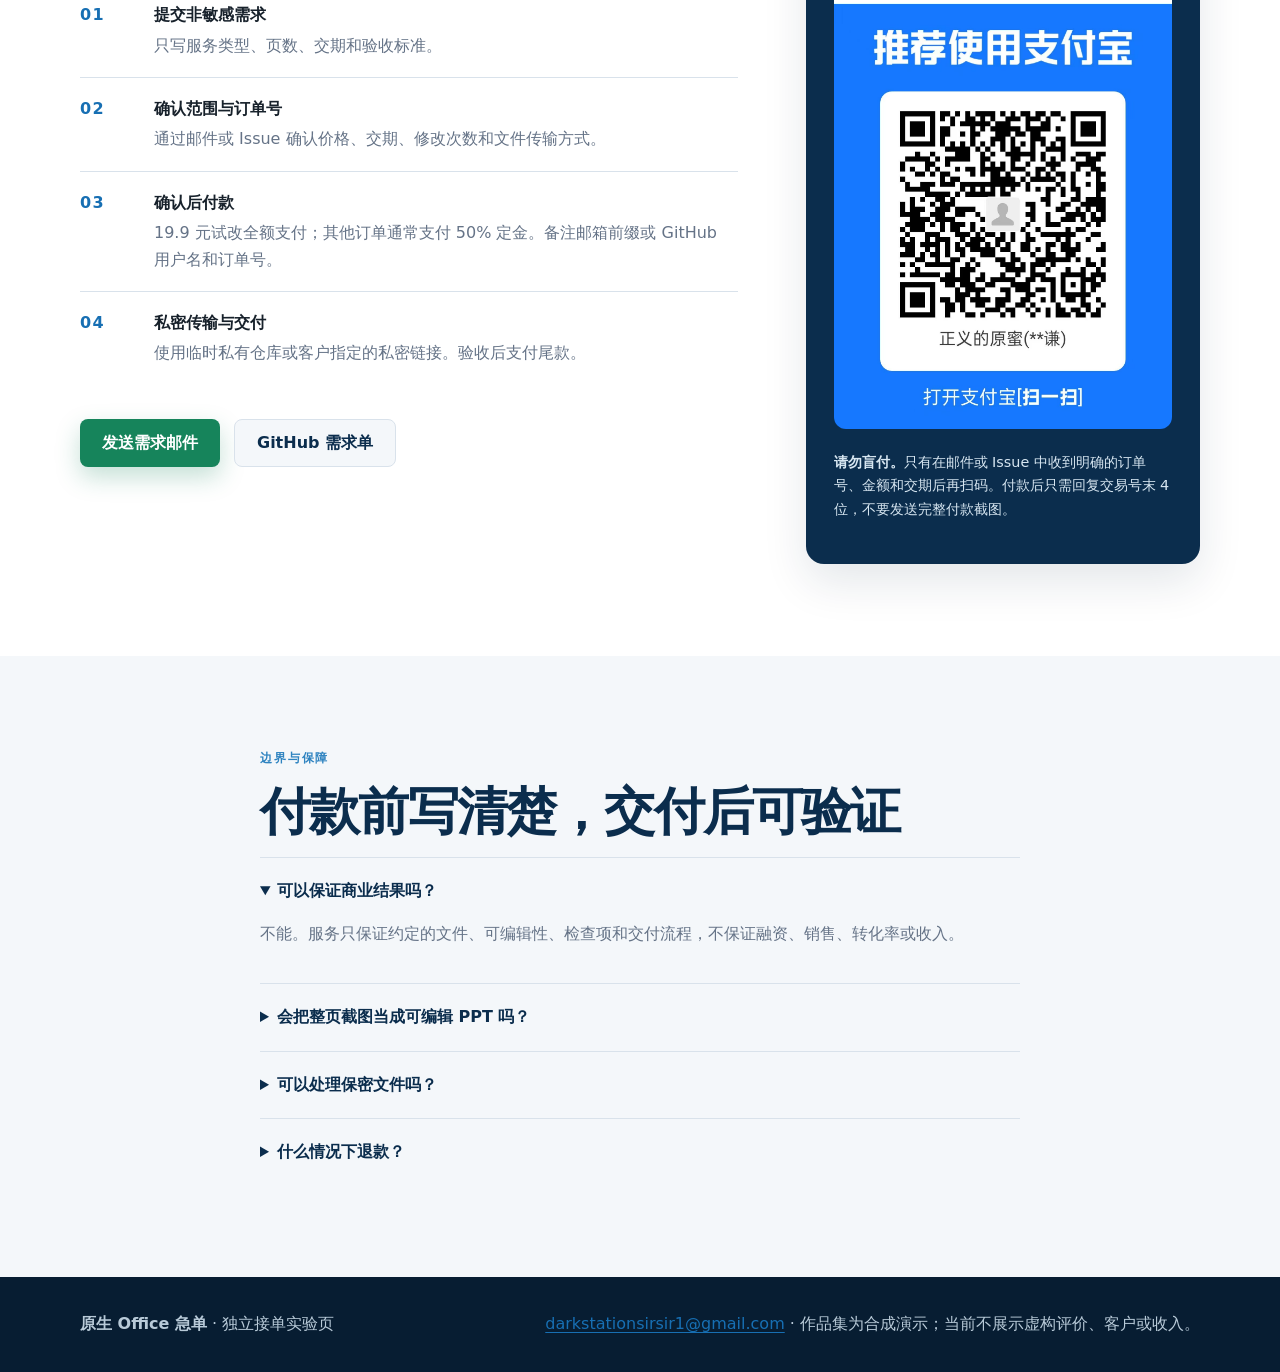
==== commit 909729ad: "Add English sales page and search metadata" ====
--- a/index.html
+++ b/index.html
@@ -12,6 +12,9 @@
   <meta property="og:type" content="website">
   <meta property="og:url" content="https://newhack-cpu.github.io/office-native-studio/">
   <meta property="og:image" content="https://newhack-cpu.github.io/office-native-studio/assets/ppt-portfolio.png">
+  <link rel="canonical" href="https://newhack-cpu.github.io/office-native-studio/">
+  <link rel="alternate" hreflang="zh-CN" href="https://newhack-cpu.github.io/office-native-studio/">
+  <link rel="alternate" hreflang="en" href="https://newhack-cpu.github.io/office-native-studio/en.html">
   <link rel="stylesheet" href="styles.css?v=20260719-2">
 </head>
 <body>
@@ -22,6 +25,7 @@
         <a href="#services">服务</a>
         <a href="#proof">样例</a>
         <a href="#order">下单</a>
+        <a href="en.html" lang="en">English</a>
       </div>
     </nav>
     <div class="hero-grid shell" id="top">
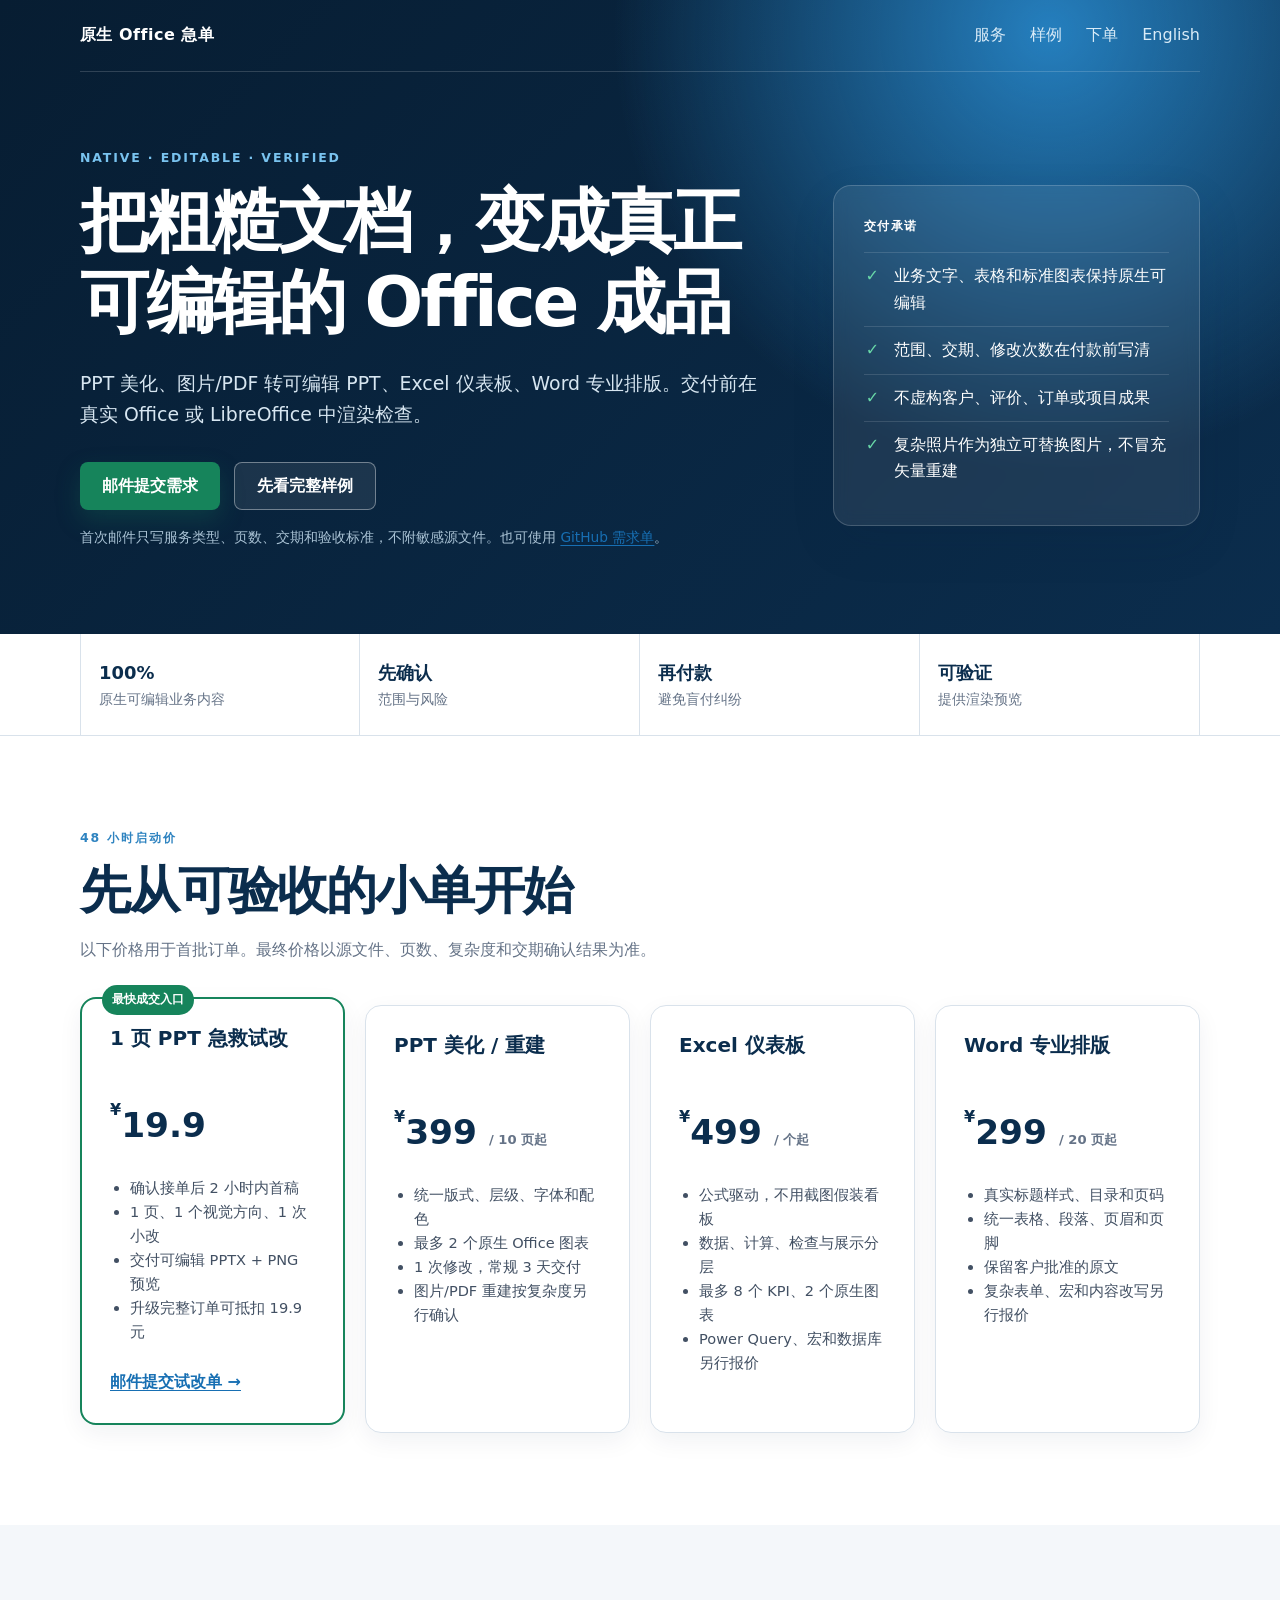
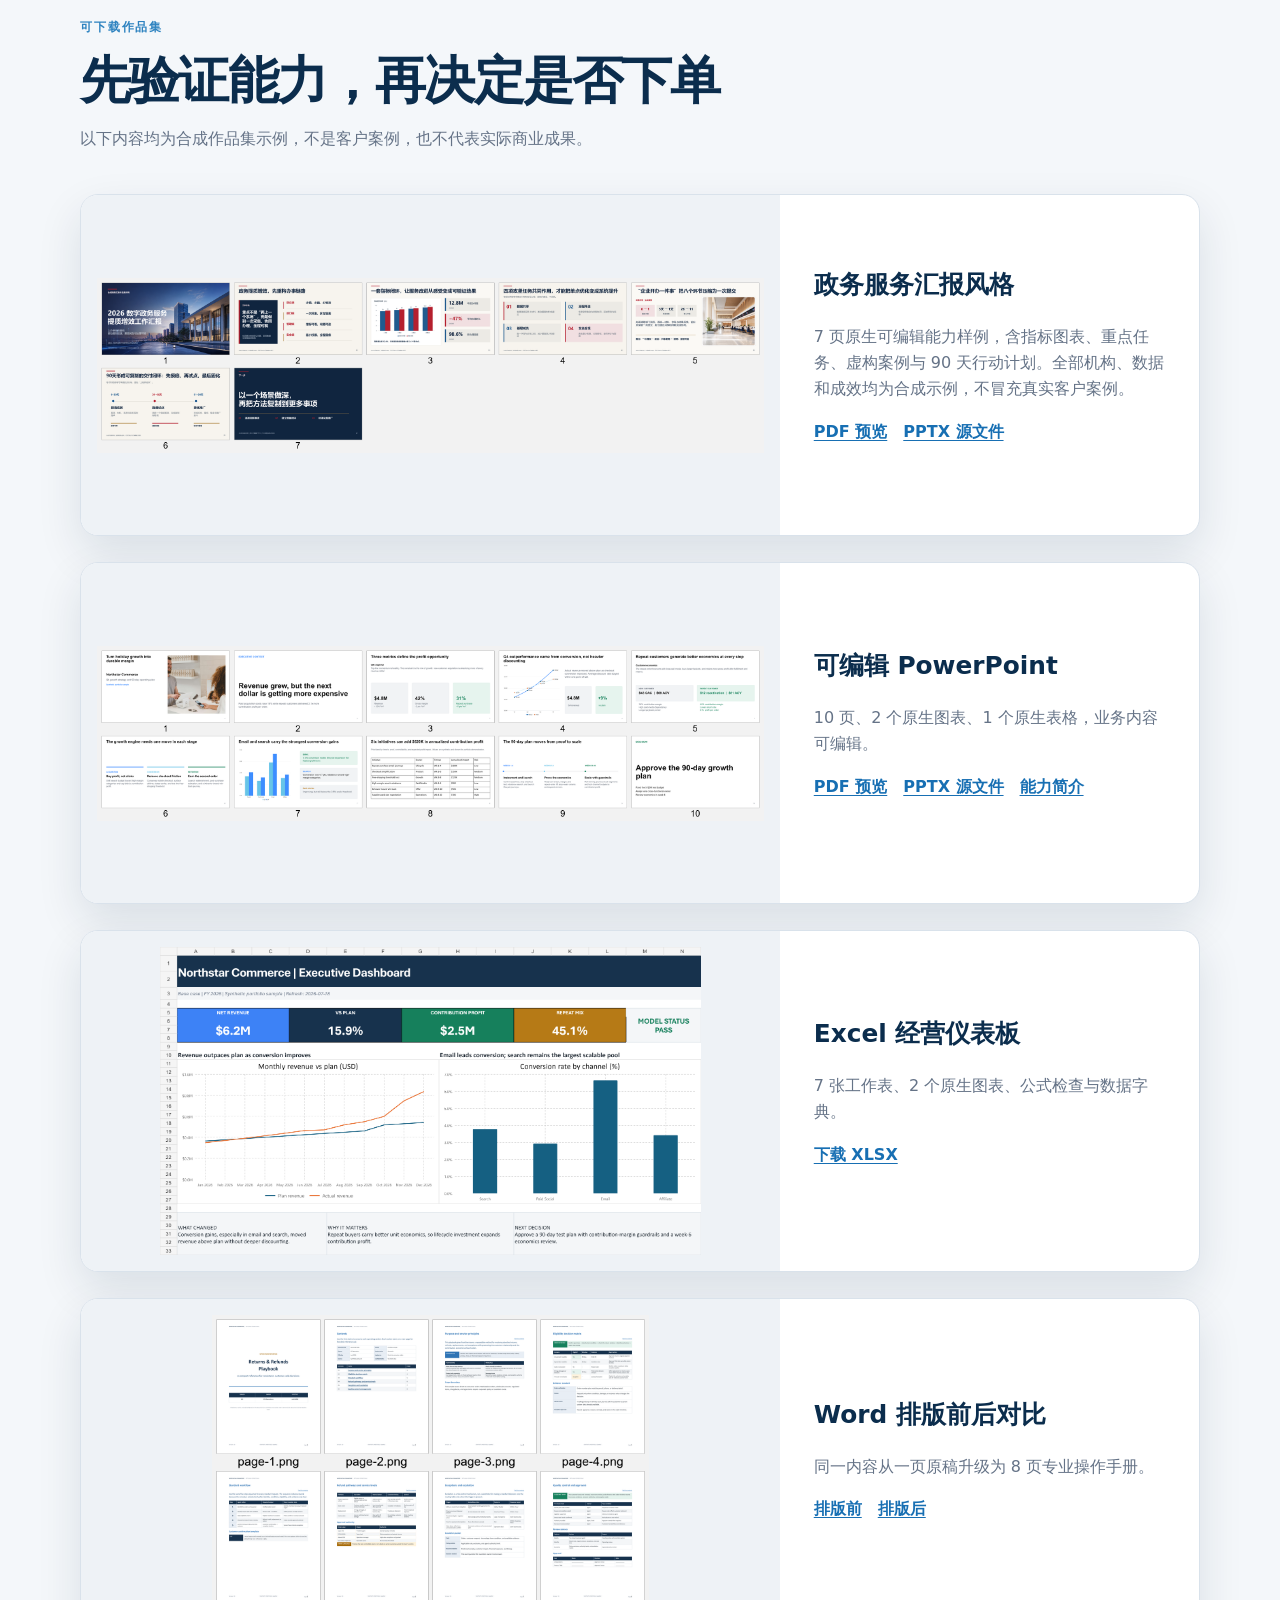
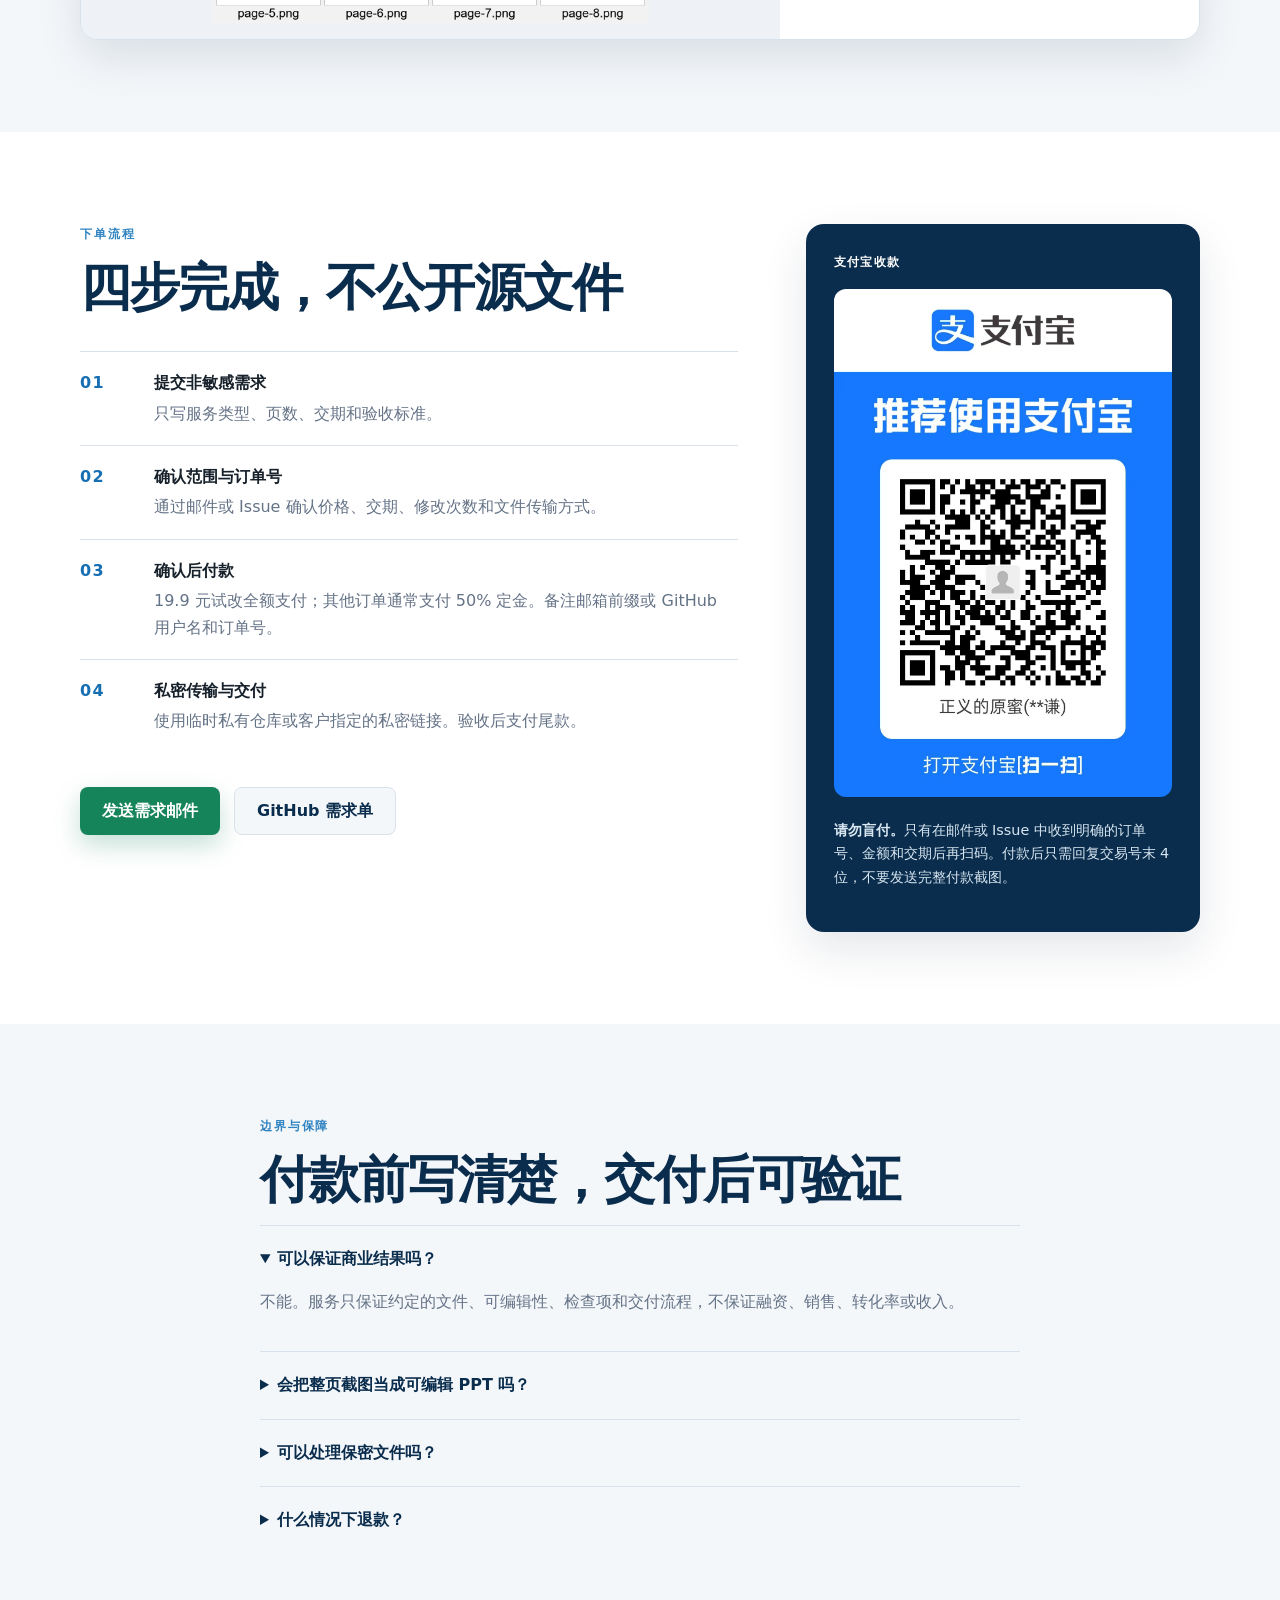
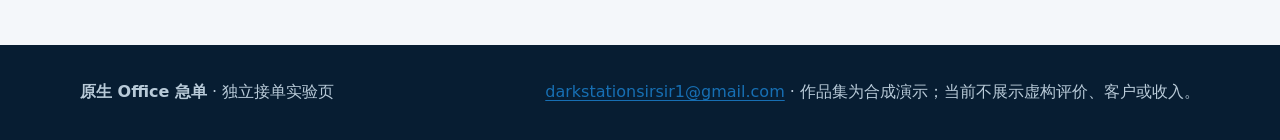
==== commit cc1aff12: "Add synthetic government presentation sample" ====
--- a/index.html
+++ b/index.html
@@ -122,6 +122,14 @@
         </div>
         <div class="portfolio-grid">
           <article class="portfolio-card">
+            <img src="assets/government-ppt-sample.png" alt="七页合成政务服务汇报PPT缩略总览">
+            <div>
+              <h3>政务服务汇报风格</h3>
+              <p>7 页原生可编辑能力样例，含指标图表、重点任务、虚构案例与 90 天行动计划。全部机构、数据和成效均为合成示例，不冒充真实客户案例。</p>
+              <p class="link-row"><a href="downloads/government-service-synthetic-sample.pdf">PDF 预览</a><a href="downloads/government-service-synthetic-sample.pptx">PPTX 源文件</a></p>
+            </div>
+          </article>
+          <article class="portfolio-card">
             <img src="assets/ppt-portfolio.png" alt="十页可编辑商业策略PPT缩略总览">
             <div>
               <h3>可编辑 PowerPoint</h3>
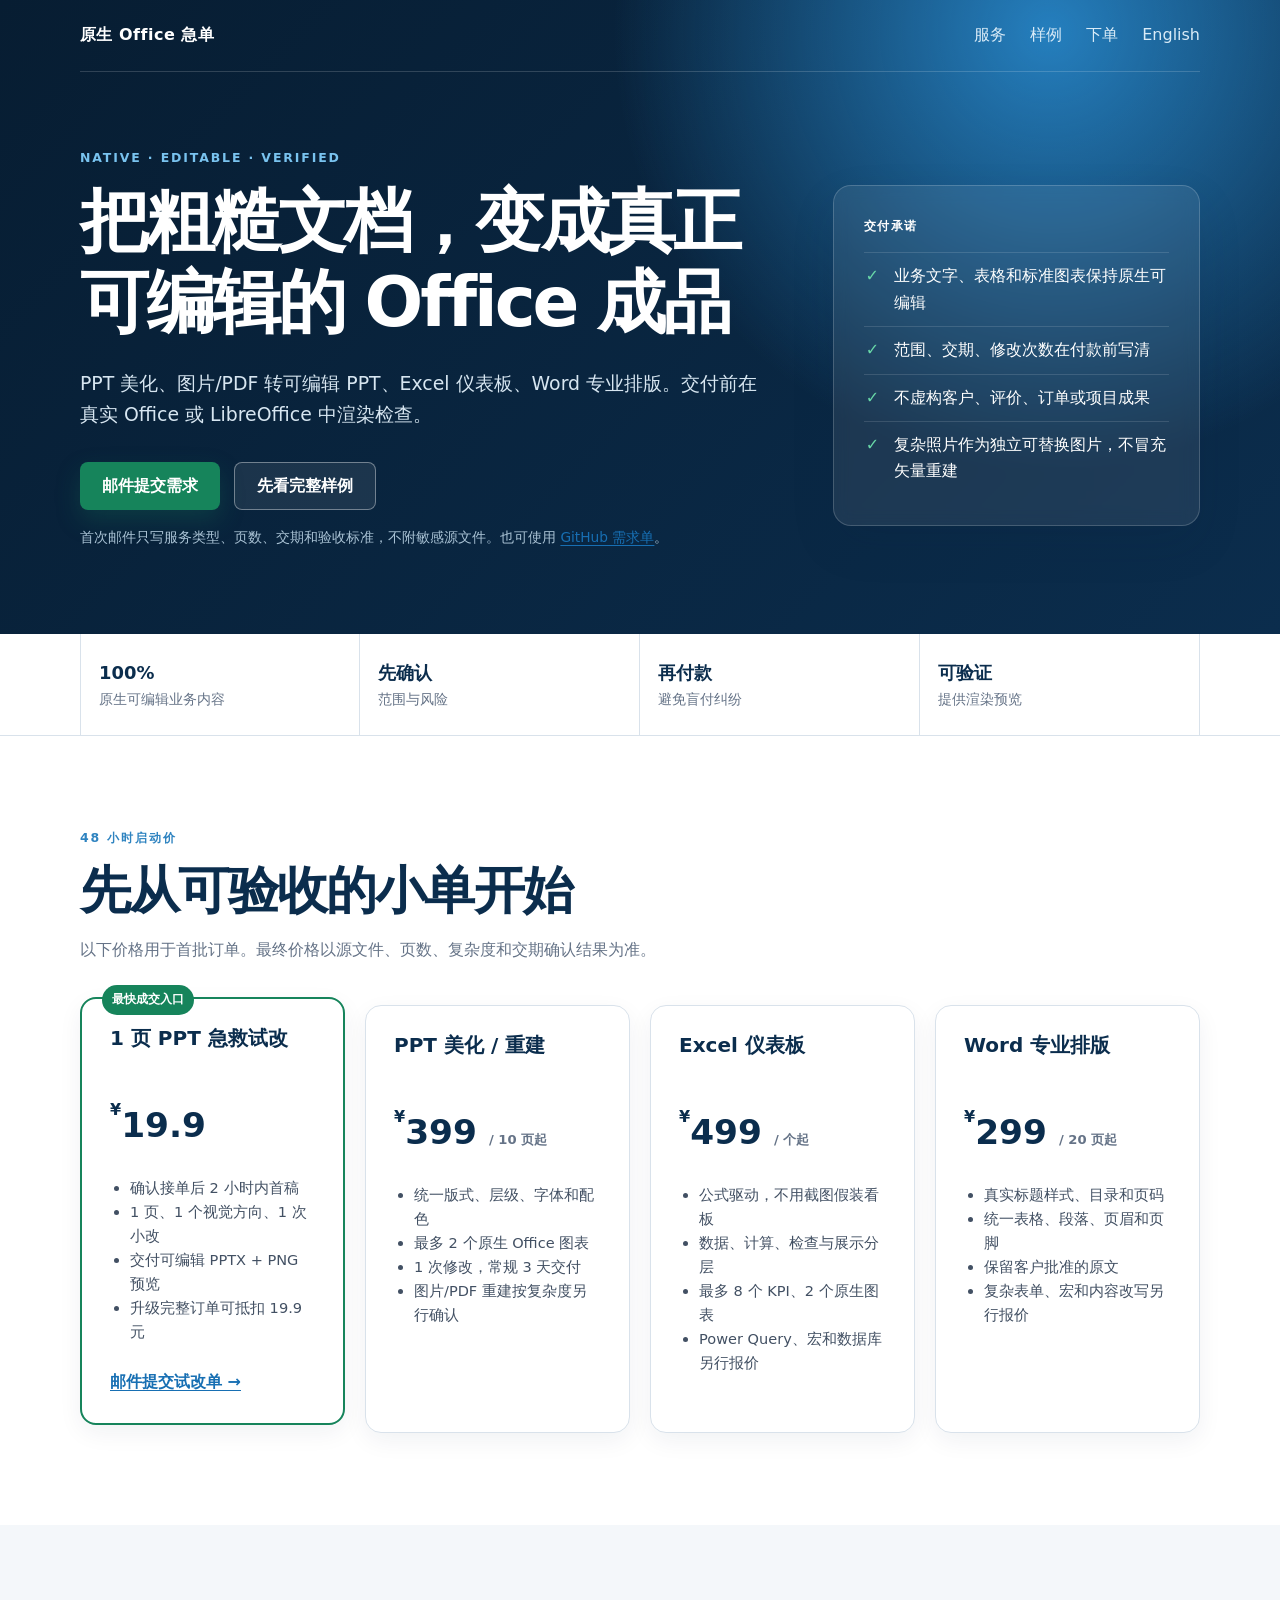
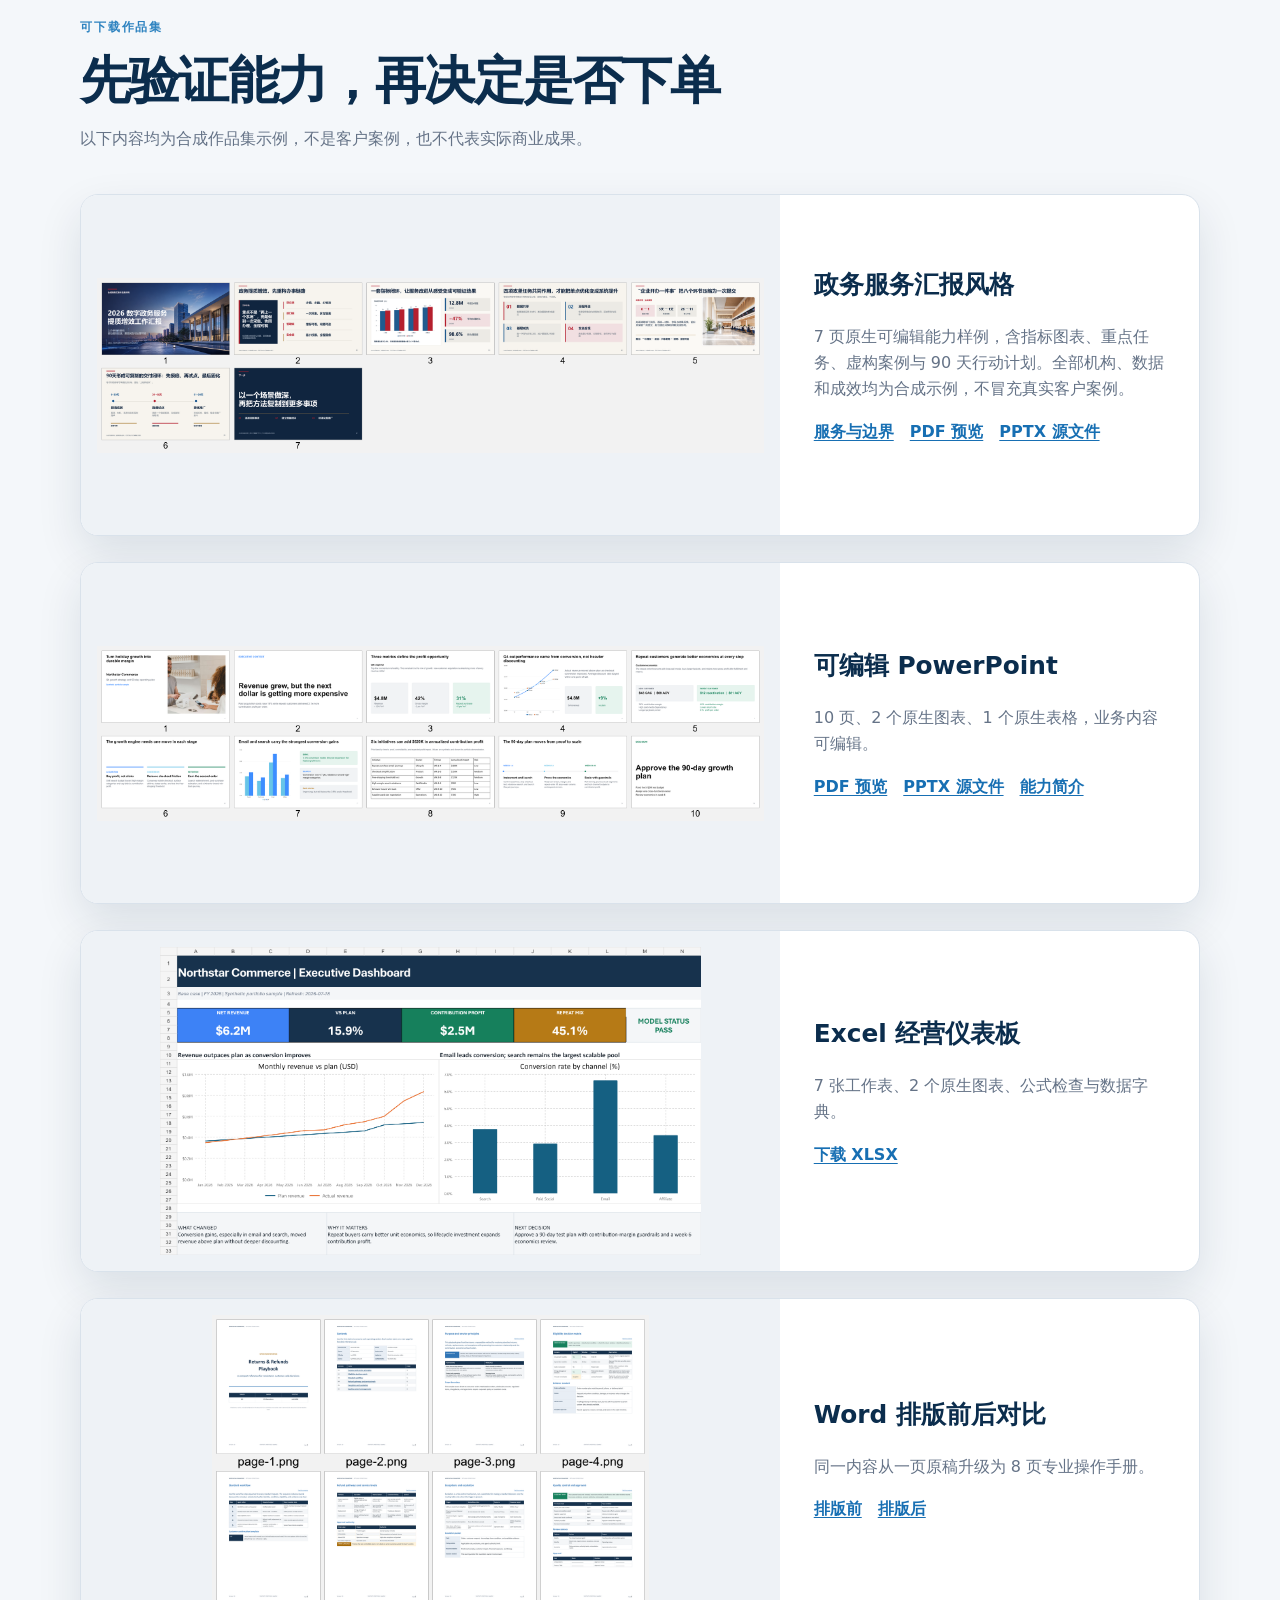
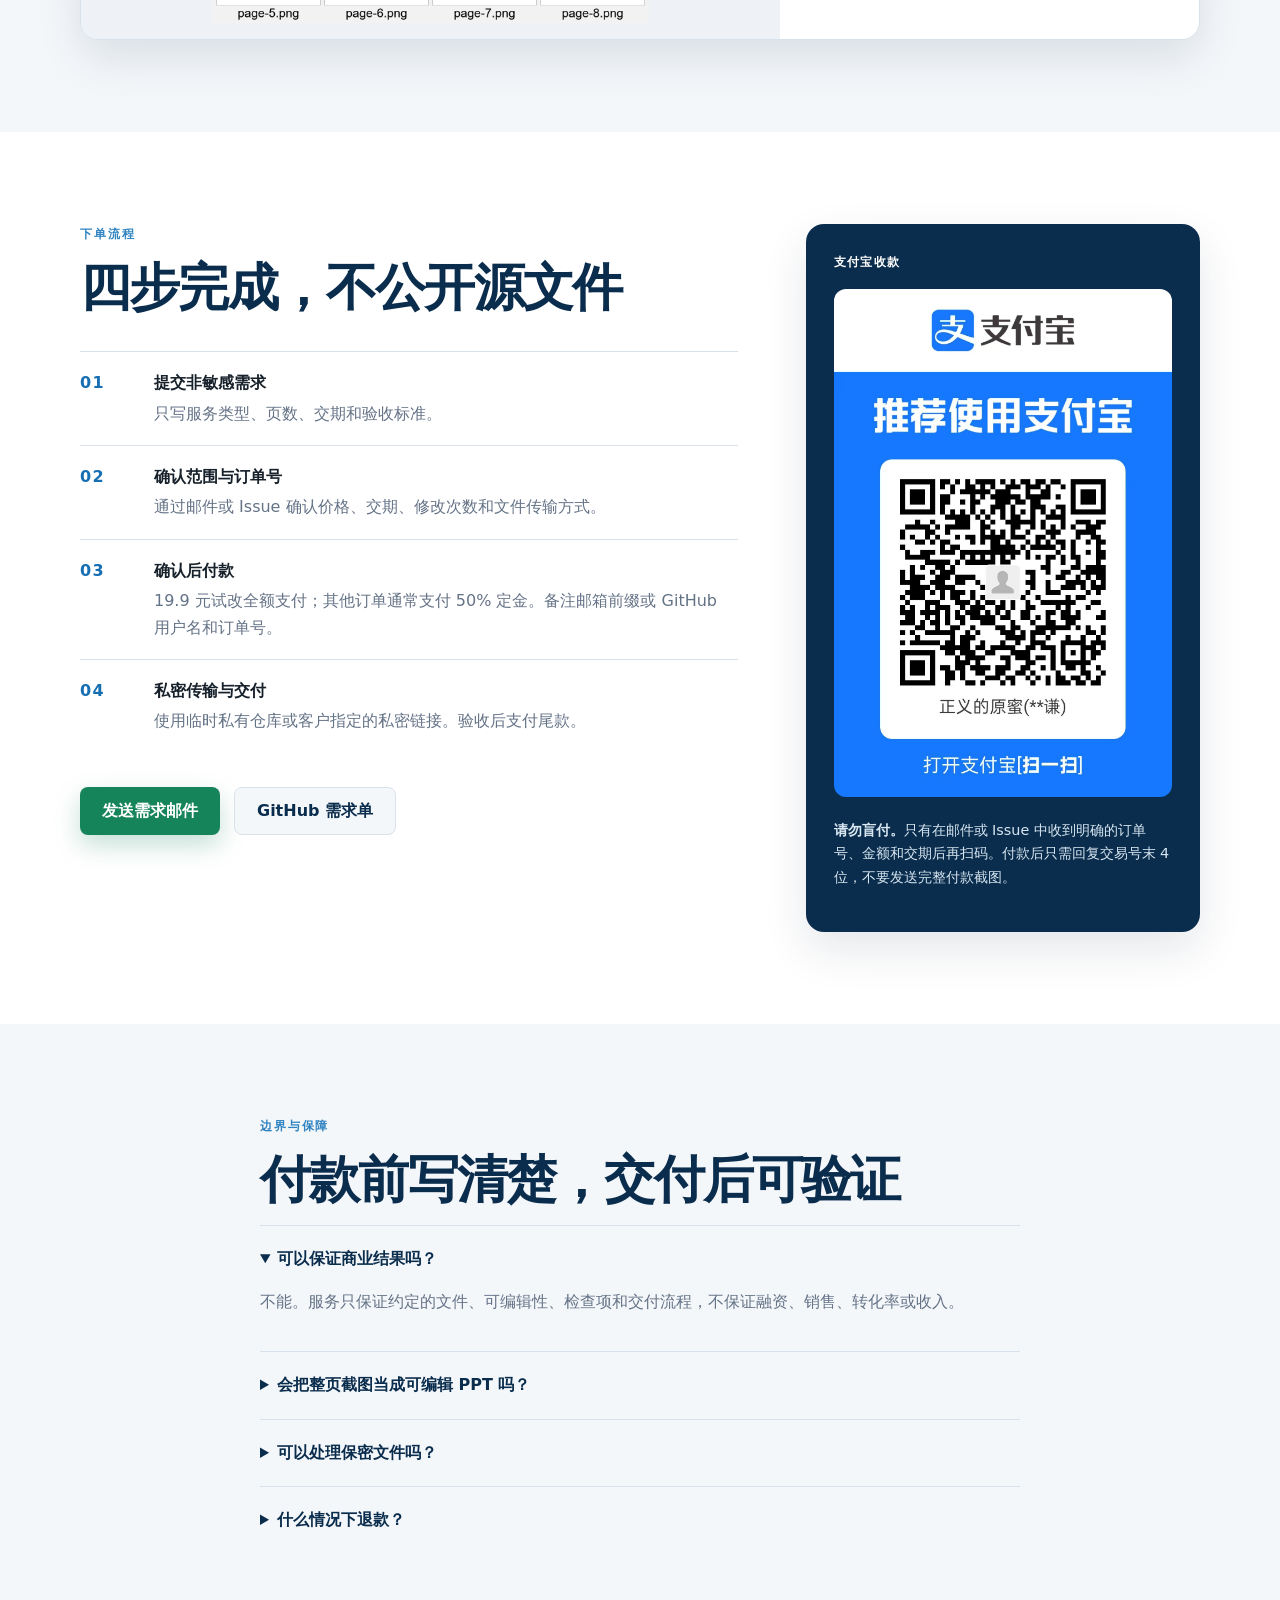
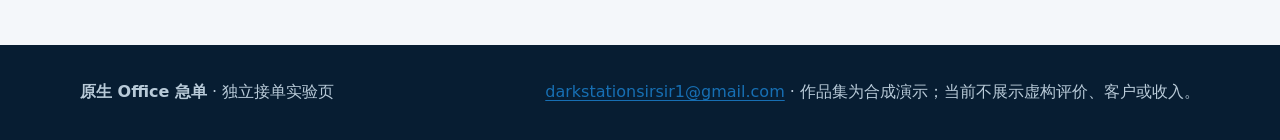
==== commit ca4c38dc: "Add Chinese government presentation service page" ====
--- a/index.html
+++ b/index.html
@@ -126,7 +126,7 @@
             <div>
               <h3>政务服务汇报风格</h3>
               <p>7 页原生可编辑能力样例，含指标图表、重点任务、虚构案例与 90 天行动计划。全部机构、数据和成效均为合成示例，不冒充真实客户案例。</p>
-              <p class="link-row"><a href="downloads/government-service-synthetic-sample.pdf">PDF 预览</a><a href="downloads/government-service-synthetic-sample.pptx">PPTX 源文件</a></p>
+              <p class="link-row"><a href="government-presentation-redesign.html">服务与边界</a><a href="downloads/government-service-synthetic-sample.pdf">PDF 预览</a><a href="downloads/government-service-synthetic-sample.pptx">PPTX 源文件</a></p>
             </div>
           </article>
           <article class="portfolio-card">
